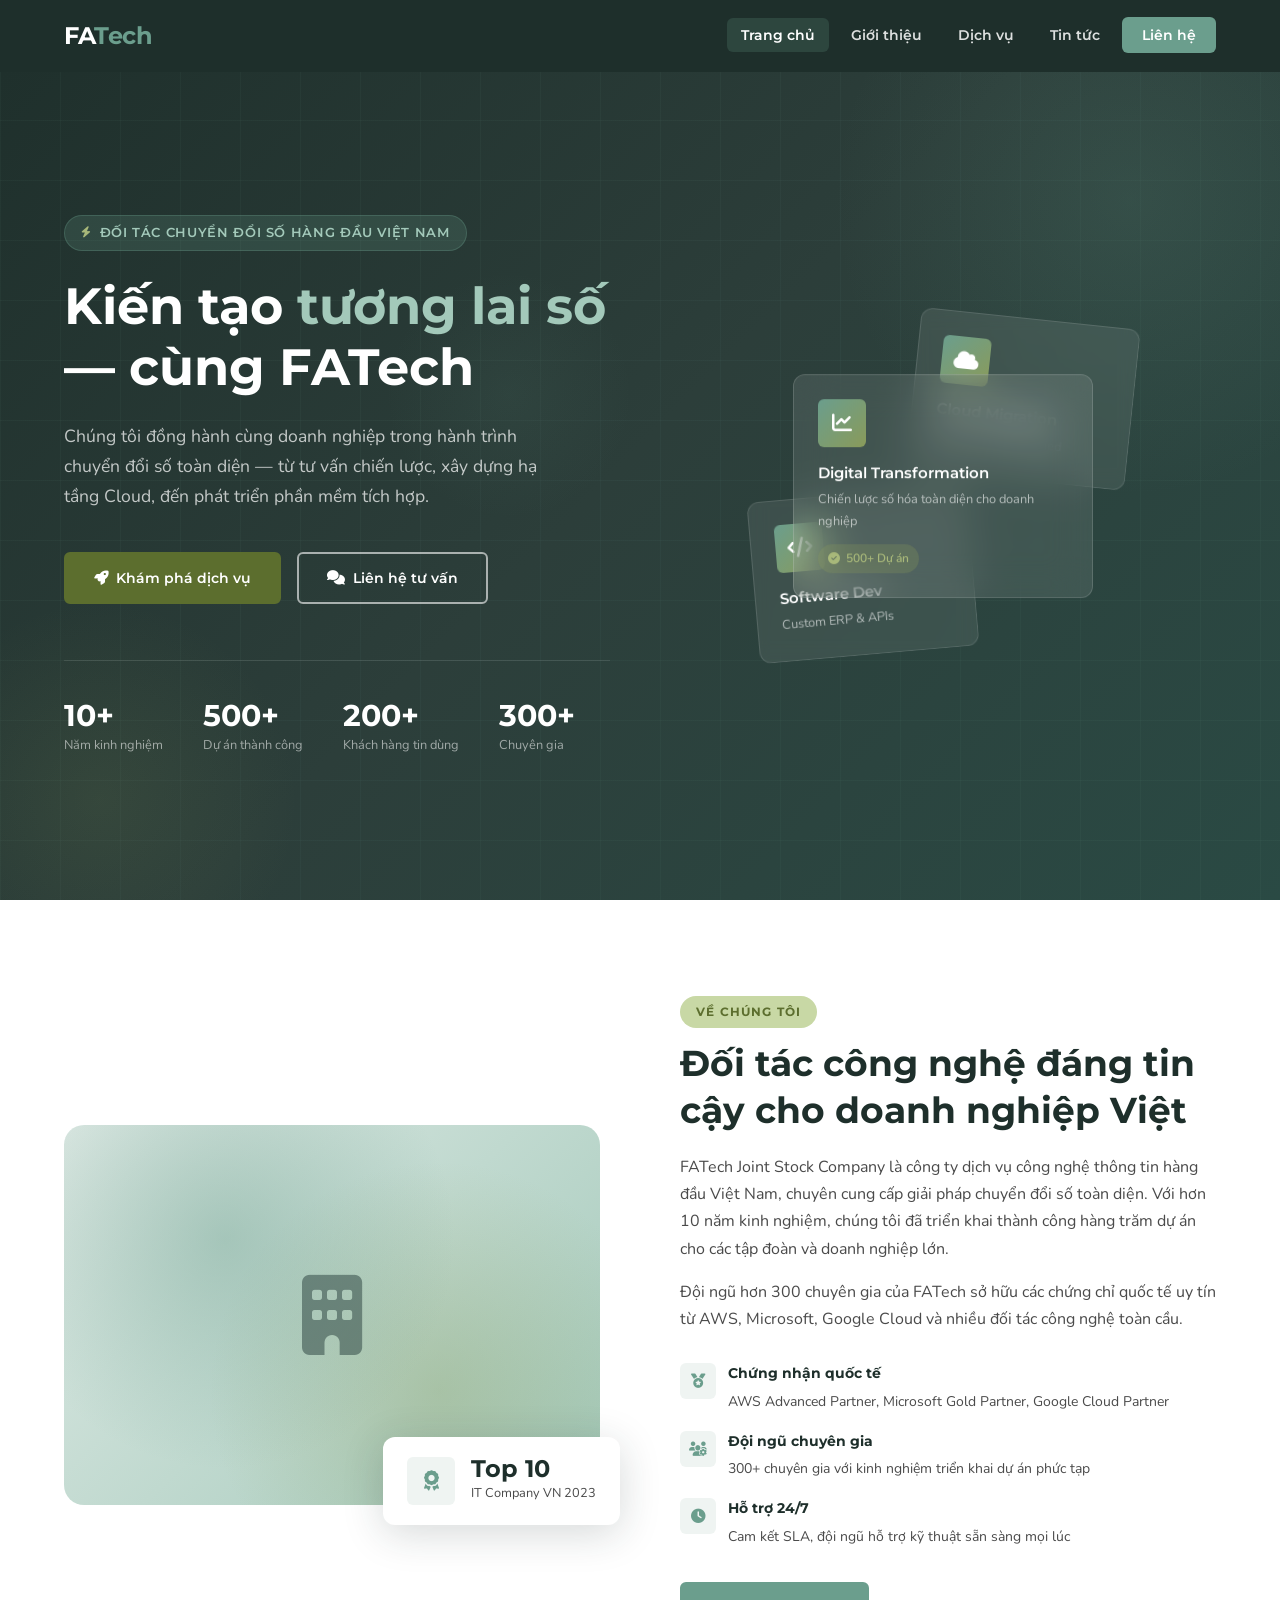
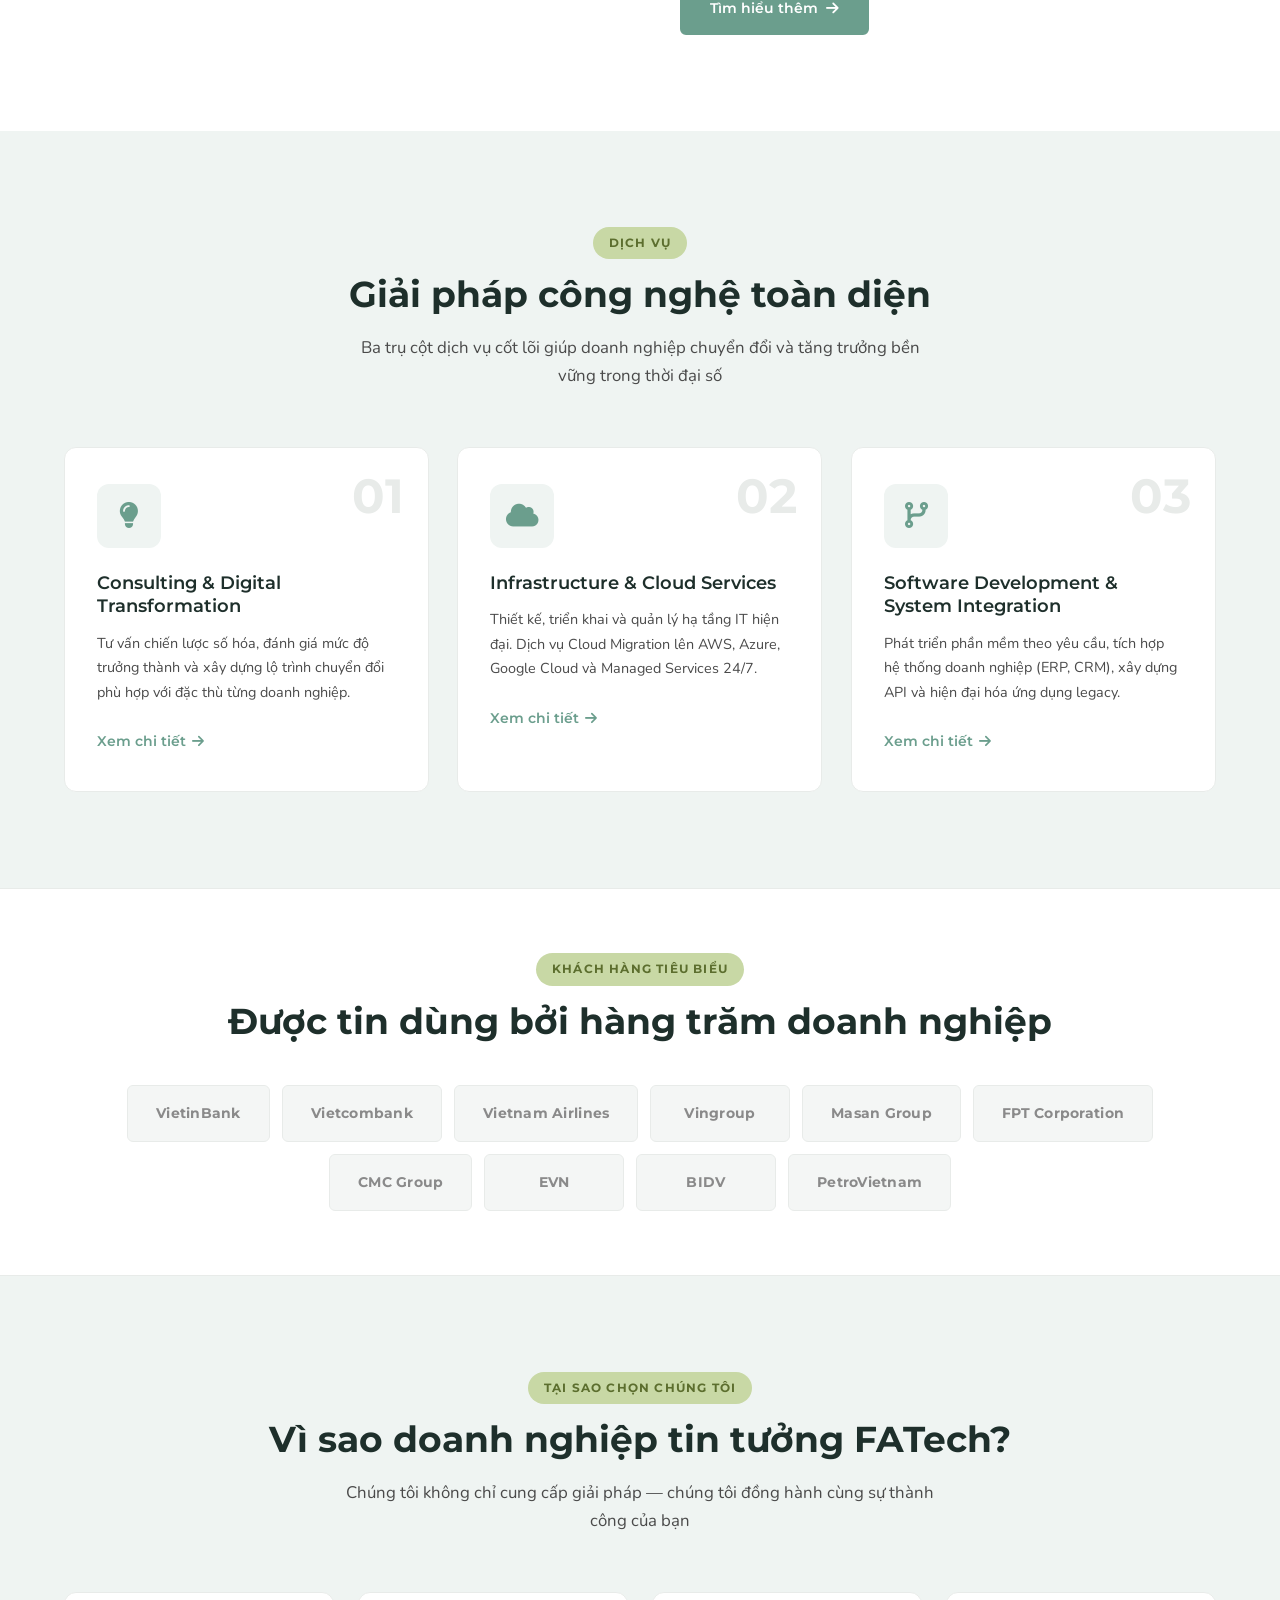
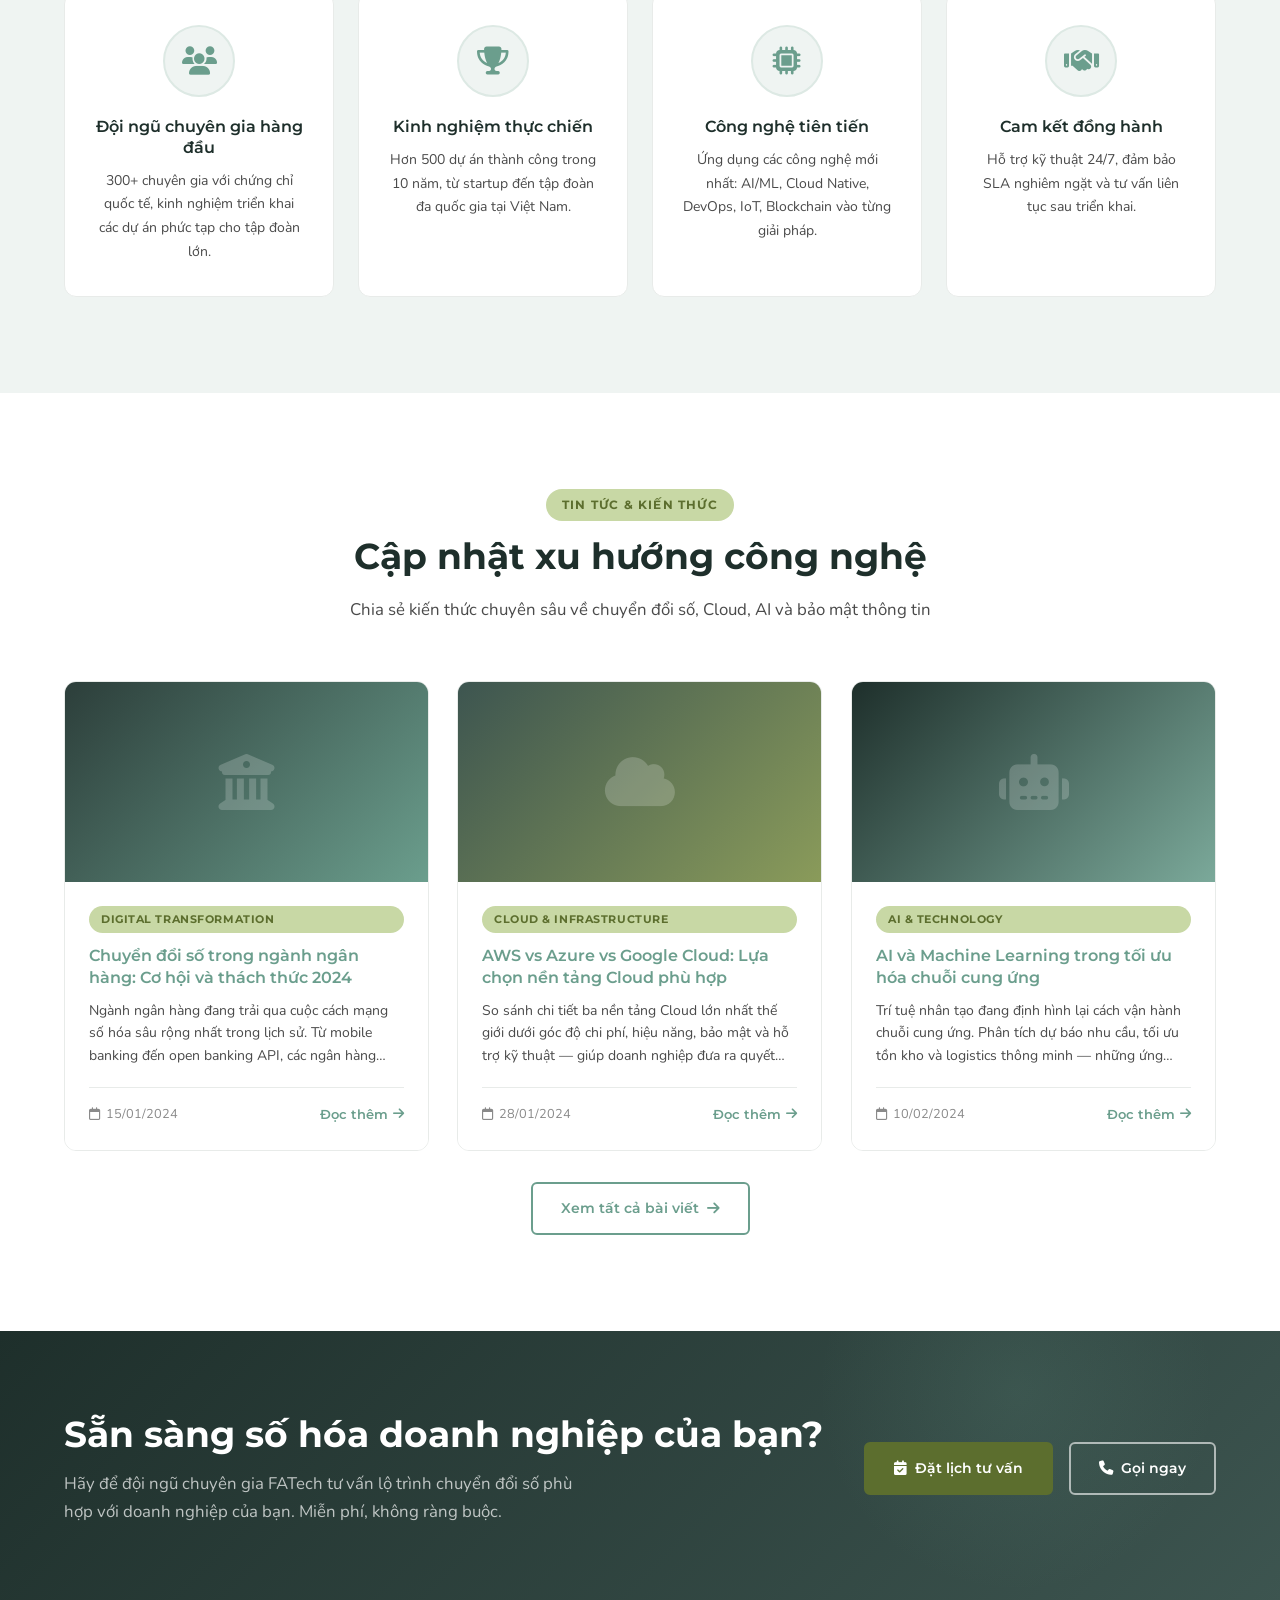
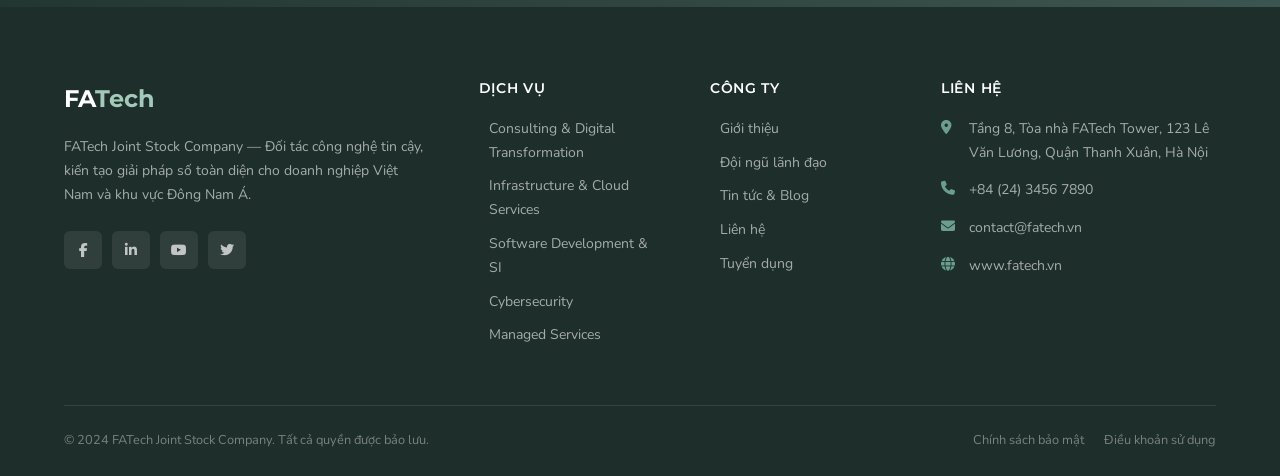
==== index.html @ bda0c96f "feat: FATech website prototype Phase 1 - 6 pages: Home, About, Services, Blog, Blog Detail, Contact " ====
<!DOCTYPE html>
<html lang="vi">
<head>
  <meta charset="UTF-8">
  <meta name="viewport" content="width=device-width, initial-scale=1.0">
  <meta name="description" content="FATech Joint Stock Company — Đối tác chuyển đổi số tin cậy cho doanh nghiệp Việt Nam. Tư vấn chiến lược, hạ tầng Cloud, phát triển phần mềm.">
  <title>FATech JSC — Kiến tạo tương lai số</title>
  <link rel="preconnect" href="https://fonts.googleapis.com">
  <link rel="preconnect" href="https://fonts.gstatic.com" crossorigin>
  <link href="https://fonts.googleapis.com/css2?family=Montserrat:wght@600;700&family=Nunito:wght@400;600;700&display=swap" rel="stylesheet">
  <link rel="stylesheet" href="https://cdnjs.cloudflare.com/ajax/libs/font-awesome/6.4.2/css/all.min.css">
  <link rel="stylesheet" href="css/style.css">
  <link rel="stylesheet" href="css/animations.css">
  <link rel="stylesheet" href="css/responsive.css">
</head>
<body>

<!-- NAVBAR -->
<nav class="navbar" id="navbar" role="navigation" aria-label="Main navigation">
  <div class="container">
    <a href="index.html" class="navbar-logo" aria-label="FATech - Trang chủ">
      <img src="assets/images/logo.png" alt="FATech Logo" class="logo-img" onerror="this.style.display='none'">
      <span class="logo-text-brand">FA<span>Tech</span></span>
    </a>
    <nav class="navbar-menu" id="navbarMenu">
      <ul class="navbar-nav">
        <li><a href="index.html" class="active">Trang chủ</a></li>
        <li><a href="about.html">Giới thiệu</a></li>
        <li><a href="services.html">Dịch vụ</a></li>
        <li><a href="blog.html">Tin tức</a></li>
        <li><a href="contact.html" class="btn-primary">Liên hệ</a></li>
      </ul>
    </nav>
    <button class="hamburger" id="hamburger" aria-label="Mở menu" aria-expanded="false" aria-controls="navbarMenu">
      <span></span><span></span><span></span>
    </button>
  </div>
</nav>

<!-- HERO -->
<section class="hero" aria-label="Hero section">
  <div class="hero-bg-pattern">
    <div class="hero-grid-pattern"></div>
    <div class="hero-orb hero-orb-1"></div>
    <div class="hero-orb hero-orb-2"></div>
    <div class="hero-orb hero-orb-3"></div>
  </div>
  <div class="container">
    <div class="hero-content">
      <div class="hero-tag">
        <i class="fas fa-bolt"></i>
        Đối tác chuyển đổi số hàng đầu Việt Nam
      </div>
      <h1 class="hero-title">
        Kiến tạo <span class="highlight">tương lai số</span><br>
        — cùng FATech
      </h1>
      <p class="hero-subtitle">
        Chúng tôi đồng hành cùng doanh nghiệp trong hành trình chuyển đổi số toàn diện — từ tư vấn chiến lược, xây dựng hạ tầng Cloud, đến phát triển phần mềm tích hợp.
      </p>
      <div class="hero-actions">
        <a href="services.html" class="btn btn-accent">
          <i class="fas fa-rocket"></i> Khám phá dịch vụ
        </a>
        <a href="contact.html" class="btn btn-outline">
          <i class="fas fa-comments"></i> Liên hệ tư vấn
        </a>
      </div>
      <div class="hero-stats">
        <div class="hero-stat">
          <span class="hero-stat-num">10+</span>
          <span class="hero-stat-label">Năm kinh nghiệm</span>
        </div>
        <div class="hero-stat">
          <span class="hero-stat-num">500+</span>
          <span class="hero-stat-label">Dự án thành công</span>
        </div>
        <div class="hero-stat">
          <span class="hero-stat-num">200+</span>
          <span class="hero-stat-label">Khách hàng tin dùng</span>
        </div>
        <div class="hero-stat">
          <span class="hero-stat-num">300+</span>
          <span class="hero-stat-label">Chuyên gia</span>
        </div>
      </div>
    </div>
    <div class="hero-visual" aria-hidden="true">
      <div class="hero-card-stack">
        <div class="hero-card hero-card-1">
          <div class="hero-card-icon"><i class="fas fa-cloud"></i></div>
          <h4>Cloud Migration</h4>
          <p>AWS & Azure certified</p>
        </div>
        <div class="hero-card hero-card-main">
          <div class="hero-card-icon"><i class="fas fa-chart-line"></i></div>
          <h4>Digital Transformation</h4>
          <p>Chiến lược số hóa toàn diện cho doanh nghiệp</p>
          <div class="hero-card-badge">
            <i class="fas fa-check-circle"></i> 500+ Dự án
          </div>
        </div>
        <div class="hero-card hero-card-2">
          <div class="hero-card-icon"><i class="fas fa-code"></i></div>
          <h4>Software Dev</h4>
          <p>Custom ERP & APIs</p>
        </div>
      </div>
    </div>
  </div>
</section>

<!-- ABOUT BRIEF -->
<section class="about-brief section" aria-label="Giới thiệu FATech">
  <div class="container">
    <div class="about-brief-visual reveal-left">
      <div class="about-visual-img">
        <i class="fas fa-building about-visual-icon"></i>
      </div>
      <div class="about-visual-badge">
        <div class="badge-icon"><i class="fas fa-award"></i></div>
        <div>
          <div class="badge-num">Top 10</div>
          <div class="badge-label">IT Company VN 2023</div>
        </div>
      </div>
    </div>
    <div class="about-brief-content reveal-right">
      <span class="section-tag">Về chúng tôi</span>
      <h2>Đối tác công nghệ đáng tin cậy cho doanh nghiệp Việt</h2>
      <p>FATech Joint Stock Company là công ty dịch vụ công nghệ thông tin hàng đầu Việt Nam, chuyên cung cấp giải pháp chuyển đổi số toàn diện. Với hơn 10 năm kinh nghiệm, chúng tôi đã triển khai thành công hàng trăm dự án cho các tập đoàn và doanh nghiệp lớn.</p>
      <p>Đội ngũ hơn 300 chuyên gia của FATech sở hữu các chứng chỉ quốc tế uy tín từ AWS, Microsoft, Google Cloud và nhiều đối tác công nghệ toàn cầu.</p>
      <div class="about-features">
        <div class="about-feature">
          <div class="about-feature-icon"><i class="fas fa-medal"></i></div>
          <div class="about-feature-text">
            <strong>Chứng nhận quốc tế</strong>
            <span>AWS Advanced Partner, Microsoft Gold Partner, Google Cloud Partner</span>
          </div>
        </div>
        <div class="about-feature">
          <div class="about-feature-icon"><i class="fas fa-users-cog"></i></div>
          <div class="about-feature-text">
            <strong>Đội ngũ chuyên gia</strong>
            <span>300+ chuyên gia với kinh nghiệm triển khai dự án phức tạp</span>
          </div>
        </div>
        <div class="about-feature">
          <div class="about-feature-icon"><i class="fas fa-clock"></i></div>
          <div class="about-feature-text">
            <strong>Hỗ trợ 24/7</strong>
            <span>Cam kết SLA, đội ngũ hỗ trợ kỹ thuật sẵn sàng mọi lúc</span>
          </div>
        </div>
      </div>
      <a href="about.html" class="btn btn-primary">
        Tìm hiểu thêm <i class="fas fa-arrow-right"></i>
      </a>
    </div>
  </div>
</section>

<!-- SERVICES -->
<section class="services-section section" aria-label="Dịch vụ của FATech">
  <div class="container">
    <div class="section-header reveal">
      <span class="section-tag">Dịch vụ</span>
      <h2 class="section-title">Giải pháp công nghệ toàn diện</h2>
      <p class="section-subtitle">Ba trụ cột dịch vụ cốt lõi giúp doanh nghiệp chuyển đổi và tăng trưởng bền vững trong thời đại số</p>
    </div>
    <div class="services-grid reveal-stagger">
      <article class="service-card">
        <span class="service-card-number">01</span>
        <div class="service-card-icon"><i class="fas fa-lightbulb"></i></div>
        <h3>Consulting & Digital Transformation</h3>
        <p>Tư vấn chiến lược số hóa, đánh giá mức độ trưởng thành và xây dựng lộ trình chuyển đổi phù hợp với đặc thù từng doanh nghiệp.</p>
        <a href="services.html#consulting" class="service-card-link">
          Xem chi tiết <i class="fas fa-arrow-right"></i>
        </a>
      </article>
      <article class="service-card">
        <span class="service-card-number">02</span>
        <div class="service-card-icon"><i class="fas fa-cloud"></i></div>
        <h3>Infrastructure & Cloud Services</h3>
        <p>Thiết kế, triển khai và quản lý hạ tầng IT hiện đại. Dịch vụ Cloud Migration lên AWS, Azure, Google Cloud và Managed Services 24/7.</p>
        <a href="services.html#cloud" class="service-card-link">
          Xem chi tiết <i class="fas fa-arrow-right"></i>
        </a>
      </article>
      <article class="service-card">
        <span class="service-card-number">03</span>
        <div class="service-card-icon"><i class="fas fa-code-branch"></i></div>
        <h3>Software Development & System Integration</h3>
        <p>Phát triển phần mềm theo yêu cầu, tích hợp hệ thống doanh nghiệp (ERP, CRM), xây dựng API và hiện đại hóa ứng dụng legacy.</p>
        <a href="services.html#software" class="service-card-link">
          Xem chi tiết <i class="fas fa-arrow-right"></i>
        </a>
      </article>
    </div>
  </div>
</section>

<!-- CLIENTS -->
<section class="clients-section" aria-label="Khách hàng tiêu biểu">
  <div class="container">
    <div class="section-header reveal">
      <span class="section-tag">Khách hàng tiêu biểu</span>
      <h2 class="section-title">Được tin dùng bởi hàng trăm doanh nghiệp</h2>
    </div>
    <div class="clients-grid reveal-stagger">
      <div class="client-logo"><span>VietinBank</span></div>
      <div class="client-logo"><span>Vietcombank</span></div>
      <div class="client-logo"><span>Vietnam Airlines</span></div>
      <div class="client-logo"><span>Vingroup</span></div>
      <div class="client-logo"><span>Masan Group</span></div>
      <div class="client-logo"><span>FPT Corporation</span></div>
      <div class="client-logo"><span>CMC Group</span></div>
      <div class="client-logo"><span>EVN</span></div>
      <div class="client-logo"><span>BIDV</span></div>
      <div class="client-logo"><span>PetroVietnam</span></div>
    </div>
  </div>
</section>

<!-- WHY FATECH -->
<section class="why-section section" aria-label="Vì sao chọn FATech">
  <div class="container">
    <div class="section-header reveal">
      <span class="section-tag">Tại sao chọn chúng tôi</span>
      <h2 class="section-title">Vì sao doanh nghiệp tin tưởng FATech?</h2>
      <p class="section-subtitle">Chúng tôi không chỉ cung cấp giải pháp — chúng tôi đồng hành cùng sự thành công của bạn</p>
    </div>
    <div class="why-grid reveal-stagger">
      <div class="why-card">
        <div class="why-card-icon"><i class="fas fa-users"></i></div>
        <h3>Đội ngũ chuyên gia hàng đầu</h3>
        <p>300+ chuyên gia với chứng chỉ quốc tế, kinh nghiệm triển khai các dự án phức tạp cho tập đoàn lớn.</p>
      </div>
      <div class="why-card">
        <div class="why-card-icon"><i class="fas fa-trophy"></i></div>
        <h3>Kinh nghiệm thực chiến</h3>
        <p>Hơn 500 dự án thành công trong 10 năm, từ startup đến tập đoàn đa quốc gia tại Việt Nam.</p>
      </div>
      <div class="why-card">
        <div class="why-card-icon"><i class="fas fa-microchip"></i></div>
        <h3>Công nghệ tiên tiến</h3>
        <p>Ứng dụng các công nghệ mới nhất: AI/ML, Cloud Native, DevOps, IoT, Blockchain vào từng giải pháp.</p>
      </div>
      <div class="why-card">
        <div class="why-card-icon"><i class="fas fa-handshake"></i></div>
        <h3>Cam kết đồng hành</h3>
        <p>Hỗ trợ kỹ thuật 24/7, đảm bảo SLA nghiêm ngặt và tư vấn liên tục sau triển khai.</p>
      </div>
    </div>
  </div>
</section>

<!-- LATEST BLOG -->
<section class="latest-blog-section section" aria-label="Tin tức mới nhất">
  <div class="container">
    <div class="section-header reveal">
      <span class="section-tag">Tin tức & Kiến thức</span>
      <h2 class="section-title">Cập nhật xu hướng công nghệ</h2>
      <p class="section-subtitle">Chia sẻ kiến thức chuyên sâu về chuyển đổi số, Cloud, AI và bảo mật thông tin</p>
    </div>
    <div class="blog-grid-home reveal-stagger">
      <article class="blog-card">
        <a href="blog-detail.html" class="blog-card-thumb blog-card-thumb-1">
          <div class="blog-card-thumb-icon"><i class="fas fa-university"></i></div>
        </a>
        <div class="blog-card-body">
          <span class="blog-card-tag">Digital Transformation</span>
          <h3 class="blog-card-title">
            <a href="blog-detail.html">Chuyển đổi số trong ngành ngân hàng: Cơ hội và thách thức 2024</a>
          </h3>
          <p class="blog-card-excerpt">Ngành ngân hàng đang trải qua cuộc cách mạng số hóa sâu rộng nhất trong lịch sử. Từ mobile banking đến open banking API, các ngân hàng Việt Nam đang chạy đua để bắt kịp xu hướng toàn cầu.</p>
          <div class="blog-card-meta">
            <span class="blog-card-date"><i class="far fa-calendar"></i> 15/01/2024</span>
            <a href="blog-detail.html" class="blog-card-link">Đọc thêm <i class="fas fa-arrow-right"></i></a>
          </div>
        </div>
      </article>
      <article class="blog-card">
        <a href="blog-detail.html" class="blog-card-thumb blog-card-thumb-2">
          <div class="blog-card-thumb-icon"><i class="fas fa-cloud"></i></div>
        </a>
        <div class="blog-card-body">
          <span class="blog-card-tag">Cloud & Infrastructure</span>
          <h3 class="blog-card-title">
            <a href="blog-detail.html">AWS vs Azure vs Google Cloud: Lựa chọn nền tảng Cloud phù hợp</a>
          </h3>
          <p class="blog-card-excerpt">So sánh chi tiết ba nền tảng Cloud lớn nhất thế giới dưới góc độ chi phí, hiệu năng, bảo mật và hỗ trợ kỹ thuật — giúp doanh nghiệp đưa ra quyết định đúng đắn.</p>
          <div class="blog-card-meta">
            <span class="blog-card-date"><i class="far fa-calendar"></i> 28/01/2024</span>
            <a href="blog-detail.html" class="blog-card-link">Đọc thêm <i class="fas fa-arrow-right"></i></a>
          </div>
        </div>
      </article>
      <article class="blog-card">
        <a href="blog-detail.html" class="blog-card-thumb blog-card-thumb-3">
          <div class="blog-card-thumb-icon"><i class="fas fa-robot"></i></div>
        </a>
        <div class="blog-card-body">
          <span class="blog-card-tag">AI & Technology</span>
          <h3 class="blog-card-title">
            <a href="blog-detail.html">AI và Machine Learning trong tối ưu hóa chuỗi cung ứng</a>
          </h3>
          <p class="blog-card-excerpt">Trí tuệ nhân tạo đang định hình lại cách vận hành chuỗi cung ứng. Phân tích dự báo nhu cầu, tối ưu tồn kho và logistics thông minh — những ứng dụng AI đang tạo ra lợi thế cạnh tranh.</p>
          <div class="blog-card-meta">
            <span class="blog-card-date"><i class="far fa-calendar"></i> 10/02/2024</span>
            <a href="blog-detail.html" class="blog-card-link">Đọc thêm <i class="fas fa-arrow-right"></i></a>
          </div>
        </div>
      </article>
    </div>
    <div class="text-center mt-8 reveal">
      <a href="blog.html" class="btn btn-outline-primary">
        Xem tất cả bài viết <i class="fas fa-arrow-right"></i>
      </a>
    </div>
  </div>
</section>

<!-- CTA BANNER -->
<section class="cta-banner" aria-label="Call to action">
  <div class="container">
    <div class="cta-banner-content reveal-left">
      <h2>Sẵn sàng số hóa doanh nghiệp của bạn?</h2>
      <p>Hãy để đội ngũ chuyên gia FATech tư vấn lộ trình chuyển đổi số phù hợp với doanh nghiệp của bạn. Miễn phí, không ràng buộc.</p>
    </div>
    <div class="cta-banner-actions reveal-right">
      <a href="contact.html" class="btn btn-accent">
        <i class="fas fa-calendar-check"></i> Đặt lịch tư vấn
      </a>
      <a href="tel:+842434567890" class="btn btn-outline">
        <i class="fas fa-phone"></i> Gọi ngay
      </a>
    </div>
  </div>
</section>

<!-- FOOTER -->
<footer class="footer" aria-label="Footer">
  <div class="container">
    <div class="footer-grid">
      <div class="footer-col footer-about">
        <div class="footer-logo-wrap">
          <img src="assets/images/logo.png" alt="FATech Logo" class="footer-logo-img" onerror="this.style.display='none'">
          <span class="footer-logo-text">FA<span style="color:var(--primary-300)">Tech</span></span>
        </div>
        <p class="footer-about-text">FATech Joint Stock Company — Đối tác công nghệ tin cậy, kiến tạo giải pháp số toàn diện cho doanh nghiệp Việt Nam và khu vực Đông Nam Á.</p>
        <div class="social-links">
          <a href="#" aria-label="Facebook"><i class="fab fa-facebook-f"></i></a>
          <a href="#" aria-label="LinkedIn"><i class="fab fa-linkedin-in"></i></a>
          <a href="#" aria-label="YouTube"><i class="fab fa-youtube"></i></a>
          <a href="#" aria-label="Twitter"><i class="fab fa-twitter"></i></a>
        </div>
      </div>
      <div class="footer-col">
        <h4>Dịch vụ</h4>
        <ul>
          <li><a href="services.html">Consulting & Digital Transformation</a></li>
          <li><a href="services.html">Infrastructure & Cloud Services</a></li>
          <li><a href="services.html">Software Development & SI</a></li>
          <li><a href="services.html">Cybersecurity</a></li>
          <li><a href="services.html">Managed Services</a></li>
        </ul>
      </div>
      <div class="footer-col">
        <h4>Công ty</h4>
        <ul>
          <li><a href="about.html">Giới thiệu</a></li>
          <li><a href="about.html#team">Đội ngũ lãnh đạo</a></li>
          <li><a href="blog.html">Tin tức & Blog</a></li>
          <li><a href="contact.html">Liên hệ</a></li>
          <li><a href="#">Tuyển dụng</a></li>
        </ul>
      </div>
      <div class="footer-col">
        <h4>Liên hệ</h4>
        <div class="footer-contact-item">
          <i class="fas fa-map-marker-alt"></i>
          <span>Tầng 8, Tòa nhà FATech Tower, 123 Lê Văn Lương, Quận Thanh Xuân, Hà Nội</span>
        </div>
        <div class="footer-contact-item">
          <i class="fas fa-phone"></i>
          <span>+84 (24) 3456 7890</span>
        </div>
        <div class="footer-contact-item">
          <i class="fas fa-envelope"></i>
          <span>contact@fatech.vn</span>
        </div>
        <div class="footer-contact-item">
          <i class="fas fa-globe"></i>
          <span>www.fatech.vn</span>
        </div>
      </div>
    </div>
    <div class="footer-bottom">
      <p>&copy; 2024 FATech Joint Stock Company. Tất cả quyền được bảo lưu.</p>
      <div class="footer-bottom-links">
        <a href="#">Chính sách bảo mật</a>
        <a href="#">Điều khoản sử dụng</a>
      </div>
    </div>
  </div>
</footer>

<!-- Back to top -->
<button id="backToTop" aria-label="Về đầu trang" style="position:fixed;bottom:32px;right:32px;width:44px;height:44px;background:var(--primary-500);color:white;border:none;border-radius:50%;cursor:pointer;display:flex;align-items:center;justify-content:center;font-size:1rem;box-shadow:var(--shadow-md);opacity:0;pointer-events:none;transition:all 0.3s ease;z-index:900;">
  <i class="fas fa-chevron-up"></i>
</button>

<script src="js/main.js"></script>
<script src="js/animations.js"></script>
</body>
</html>
---- css/style.css ----
@import url('https://fonts.googleapis.com/css2?family=Montserrat:wght@600;700&family=Nunito:wght@400;600;700&display=swap');

:root {
  --primary-900: #1E2F2B;
  --primary-800: #2C3E3A;
  --primary-700: #3D5550;
  --primary-500: #6B9E8D;
  --primary-300: #A3C9BA;
  --primary-100: #DDE9E4;
  --primary-50:  #EFF4F2;

  --accent-700:  #5C6E2E;
  --accent-500:  #8A9B5A;
  --accent-300:  #A8B87A;
  --accent-100:  #C8D8A5;

  --secondary-500: #7BA99A;
  --secondary-300: #B0CFC3;

  --neutral-900: #1A1A1A;
  --neutral-600: #4A4A4A;
  --neutral-400: #8A8A8A;
  --neutral-100: #E8EBE9;
  --neutral-50:  #F4F6F5;
  --white:       #FFFFFF;

  --font-heading: 'Montserrat', sans-serif;
  --font-body: 'Nunito', sans-serif;
  --shadow-sm: 0 2px 8px rgba(30, 47, 43, 0.08);
  --shadow-md: 0 4px 20px rgba(30, 47, 43, 0.12);
  --shadow-lg: 0 8px 40px rgba(30, 47, 43, 0.18);
  --radius-sm: 6px;
  --radius-md: 12px;
  --radius-lg: 20px;
  --transition: 0.3s ease;
}

*, *::before, *::after {
  box-sizing: border-box;
  margin: 0;
  padding: 0;
}

html {
  scroll-behavior: smooth;
}

body {
  font-family: var(--font-body);
  font-size: 16px;
  line-height: 1.7;
  color: var(--primary-800);
  background-color: var(--white);
  overflow-x: hidden;
}

img {
  max-width: 100%;
  height: auto;
  display: block;
}

a {
  text-decoration: none;
  color: var(--primary-500);
  transition: color var(--transition);
}

a:hover {
  color: var(--accent-500);
}

ul {
  list-style: none;
}

h1, h2, h3, h4, h5, h6 {
  font-family: var(--font-heading);
  color: var(--primary-900);
  line-height: 1.3;
}

h1 { font-size: clamp(2rem, 5vw, 3rem); font-weight: 700; }
h2 { font-size: clamp(1.5rem, 3vw, 2.25rem); font-weight: 700; }
h3 { font-size: clamp(1.125rem, 2vw, 1.375rem); font-weight: 600; }
h4 { font-size: 1.125rem; font-weight: 600; }

p { margin-bottom: 1rem; }
p:last-child { margin-bottom: 0; }

/* ===== UTILITIES ===== */
.container {
  width: 100%;
  max-width: 1200px;
  margin: 0 auto;
  padding: 0 24px;
}

.section {
  padding: 80px 0;
}

.section-header {
  text-align: center;
  margin-bottom: 56px;
}

.section-tag {
  display: inline-block;
  background: var(--accent-100);
  color: var(--accent-700);
  font-family: var(--font-heading);
  font-size: 0.75rem;
  font-weight: 700;
  letter-spacing: 0.1em;
  text-transform: uppercase;
  padding: 6px 16px;
  border-radius: 40px;
  margin-bottom: 12px;
}

.section-title {
  margin-bottom: 16px;
  color: var(--primary-900);
}

.section-subtitle {
  color: var(--neutral-600);
  font-size: 1.05rem;
  max-width: 600px;
  margin: 0 auto;
}

.btn {
  display: inline-flex;
  align-items: center;
  gap: 8px;
  padding: 12px 28px;
  border-radius: var(--radius-sm);
  font-family: var(--font-heading);
  font-size: 0.9rem;
  font-weight: 600;
  cursor: pointer;
  border: 2px solid transparent;
  transition: all var(--transition);
  white-space: nowrap;
  text-decoration: none;
}

.btn-primary {
  background: var(--primary-500);
  color: var(--white);
  border-color: var(--primary-500);
}

.btn-primary:hover {
  background: var(--primary-700);
  border-color: var(--primary-700);
  color: var(--white);
  transform: translateY(-2px);
  box-shadow: 0 6px 20px rgba(107, 158, 141, 0.35);
}

.btn-accent {
  background: var(--accent-700);
  color: var(--white);
  border-color: var(--accent-700);
}

.btn-accent:hover {
  background: var(--accent-500);
  border-color: var(--accent-500);
  color: var(--white);
  transform: translateY(-2px);
  box-shadow: 0 6px 20px rgba(92, 110, 46, 0.35);
}

.btn-outline {
  background: transparent;
  color: var(--white);
  border-color: rgba(255,255,255,0.6);
}

.btn-outline:hover {
  background: rgba(255,255,255,0.15);
  color: var(--white);
  border-color: var(--white);
}

.btn-outline-primary {
  background: transparent;
  color: var(--primary-500);
  border-color: var(--primary-500);
}

.btn-outline-primary:hover {
  background: var(--primary-500);
  color: var(--white);
  transform: translateY(-2px);
}

.btn-sm {
  padding: 8px 20px;
  font-size: 0.85rem;
}

.text-center { text-align: center; }
.mt-4 { margin-top: 16px; }
.mt-8 { margin-top: 32px; }

/* ===== NAVBAR ===== */
.navbar {
  position: fixed;
  top: 0;
  left: 0;
  right: 0;
  z-index: 1000;
  background: var(--primary-900);
  padding: 0;
  transition: box-shadow var(--transition), padding var(--transition);
}

.navbar.scrolled {
  box-shadow: 0 4px 20px rgba(0,0,0,0.3);
}

.navbar .container {
  display: flex;
  align-items: center;
  justify-content: space-between;
  height: 72px;
}

.navbar-logo {
  display: flex;
  align-items: center;
  gap: 10px;
  text-decoration: none;
}

.navbar-logo .logo-img {
  height: 40px;
  width: auto;
}

.logo-text-brand {
  font-family: var(--font-heading);
  font-size: 1.5rem;
  font-weight: 700;
  color: var(--white);
  letter-spacing: -0.02em;
}

.logo-text-brand span {
  color: var(--primary-500);
}

.navbar-nav {
  display: flex;
  align-items: center;
  gap: 8px;
}

.navbar-nav li a {
  color: rgba(255,255,255,0.85);
  font-family: var(--font-heading);
  font-size: 0.875rem;
  font-weight: 600;
  padding: 8px 14px;
  border-radius: var(--radius-sm);
  transition: all var(--transition);
  text-decoration: none;
}

.navbar-nav li a:hover,
.navbar-nav li a.active {
  color: var(--white);
  background: rgba(107, 158, 141, 0.2);
}

.navbar-nav li a.btn-primary {
  background: var(--primary-500);
  color: var(--white);
  padding: 9px 20px;
}

.navbar-nav li a.btn-primary:hover {
  background: var(--primary-700);
}

.hamburger {
  display: none;
  flex-direction: column;
  justify-content: center;
  gap: 5px;
  width: 40px;
  height: 40px;
  background: none;
  border: none;
  cursor: pointer;
  padding: 6px;
}

.hamburger span {
  display: block;
  width: 100%;
  height: 2px;
  background: var(--white);
  border-radius: 2px;
  transition: all var(--transition);
}

.hamburger.active span:nth-child(1) {
  transform: translateY(7px) rotate(45deg);
}

.hamburger.active span:nth-child(2) {
  opacity: 0;
}

.hamburger.active span:nth-child(3) {
  transform: translateY(-7px) rotate(-45deg);
}

/* ===== PAGE HERO (inner pages) ===== */
.page-hero {
  background: linear-gradient(135deg, var(--primary-900) 0%, var(--primary-800) 60%, var(--primary-700) 100%);
  padding: 140px 0 80px;
  position: relative;
  overflow: hidden;
}

.page-hero::before {
  content: '';
  position: absolute;
  top: -40%;
  right: -10%;
  width: 500px;
  height: 500px;
  background: radial-gradient(circle, rgba(107,158,141,0.12) 0%, transparent 70%);
  border-radius: 50%;
}

.page-hero::after {
  content: '';
  position: absolute;
  bottom: -30%;
  left: -5%;
  width: 350px;
  height: 350px;
  background: radial-gradient(circle, rgba(138,155,90,0.1) 0%, transparent 70%);
  border-radius: 50%;
}

.page-hero .container {
  position: relative;
  z-index: 1;
}

.page-hero-breadcrumb {
  display: flex;
  align-items: center;
  gap: 8px;
  margin-bottom: 16px;
  font-size: 0.85rem;
  color: rgba(255,255,255,0.6);
}

.page-hero-breadcrumb a {
  color: var(--primary-300);
  text-decoration: none;
}

.page-hero-breadcrumb a:hover {
  color: var(--white);
}

.page-hero-breadcrumb i {
  font-size: 0.7rem;
}

.page-hero h1 {
  color: var(--white);
  margin-bottom: 16px;
}

.page-hero p {
  color: rgba(255,255,255,0.75);
  font-size: 1.05rem;
  max-width: 520px;
}

/* ===== HOME HERO ===== */
.hero {
  background: linear-gradient(135deg, var(--primary-900) 0%, var(--primary-800) 50%, #2a4a44 100%);
  min-height: 100vh;
  display: flex;
  align-items: center;
  position: relative;
  overflow: hidden;
  padding-top: 72px;
}

.hero-bg-pattern {
  position: absolute;
  inset: 0;
  overflow: hidden;
  pointer-events: none;
}

.hero-orb {
  position: absolute;
  border-radius: 50%;
}

.hero-orb-1 {
  width: 600px;
  height: 600px;
  top: -100px;
  right: -150px;
  background: radial-gradient(circle, rgba(107,158,141,0.15) 0%, transparent 70%);
}

.hero-orb-2 {
  width: 400px;
  height: 400px;
  bottom: -100px;
  left: -100px;
  background: radial-gradient(circle, rgba(138,155,90,0.12) 0%, transparent 70%);
}

.hero-orb-3 {
  width: 250px;
  height: 250px;
  top: 30%;
  left: 30%;
  background: radial-gradient(circle, rgba(107,158,141,0.08) 0%, transparent 70%);
}

.hero-grid-pattern {
  position: absolute;
  inset: 0;
  background-image:
    linear-gradient(rgba(107,158,141,0.06) 1px, transparent 1px),
    linear-gradient(90deg, rgba(107,158,141,0.06) 1px, transparent 1px);
  background-size: 60px 60px;
}

.hero .container {
  position: relative;
  z-index: 1;
  display: grid;
  grid-template-columns: 1fr 1fr;
  gap: 60px;
  align-items: center;
  min-height: calc(100vh - 72px);
  padding-top: 60px;
  padding-bottom: 60px;
}

.hero-content {}

.hero-tag {
  display: inline-flex;
  align-items: center;
  gap: 8px;
  background: rgba(107,158,141,0.2);
  border: 1px solid rgba(107,158,141,0.3);
  color: var(--primary-300);
  font-size: 0.8rem;
  font-weight: 600;
  font-family: var(--font-heading);
  letter-spacing: 0.05em;
  text-transform: uppercase;
  padding: 6px 16px;
  border-radius: 40px;
  margin-bottom: 24px;
}

.hero-tag i {
  font-size: 0.7rem;
  color: var(--accent-300);
}

.hero-title {
  color: var(--white);
  font-size: clamp(2rem, 4vw, 3.25rem);
  margin-bottom: 24px;
  line-height: 1.2;
}

.hero-title .highlight {
  color: var(--primary-300);
  position: relative;
}

.hero-subtitle {
  color: rgba(255,255,255,0.72);
  font-size: 1.1rem;
  margin-bottom: 40px;
  max-width: 480px;
}

.hero-actions {
  display: flex;
  gap: 16px;
  flex-wrap: wrap;
}

.hero-stats {
  display: flex;
  gap: 40px;
  margin-top: 56px;
  padding-top: 40px;
  border-top: 1px solid rgba(255,255,255,0.1);
}

.hero-stat {}

.hero-stat-num {
  display: block;
  font-family: var(--font-heading);
  font-size: 1.875rem;
  font-weight: 700;
  color: var(--white);
  line-height: 1;
}

.hero-stat-label {
  display: block;
  font-size: 0.8rem;
  color: rgba(255,255,255,0.55);
  margin-top: 4px;
}

.hero-visual {
  display: flex;
  justify-content: center;
  align-items: center;
  position: relative;
}

.hero-card-stack {
  position: relative;
  width: 380px;
  height: 420px;
}

.hero-card {
  position: absolute;
  background: rgba(255,255,255,0.08);
  backdrop-filter: blur(10px);
  border: 1px solid rgba(255,255,255,0.12);
  border-radius: var(--radius-md);
  padding: 24px;
  transition: transform var(--transition);
}

.hero-card-main {
  width: 300px;
  top: 50%;
  left: 50%;
  transform: translate(-50%, -50%);
  z-index: 3;
  background: rgba(255,255,255,0.1);
  backdrop-filter: blur(20px);
  border: 1px solid rgba(255,255,255,0.15);
}

.hero-card-1 {
  width: 220px;
  top: 10%;
  right: 0;
  z-index: 2;
  transform: rotate(6deg);
}

.hero-card-2 {
  width: 220px;
  bottom: 10%;
  left: 0;
  z-index: 2;
  transform: rotate(-5deg);
}

.hero-card-icon {
  width: 48px;
  height: 48px;
  background: linear-gradient(135deg, var(--primary-500), var(--accent-500));
  border-radius: var(--radius-sm);
  display: flex;
  align-items: center;
  justify-content: center;
  margin-bottom: 16px;
  font-size: 1.25rem;
  color: white;
}

.hero-card h4 {
  color: var(--white);
  font-size: 0.95rem;
  margin-bottom: 6px;
}

.hero-card p {
  color: rgba(255,255,255,0.6);
  font-size: 0.8rem;
  margin: 0;
}

.hero-card-badge {
  display: inline-flex;
  align-items: center;
  gap: 6px;
  background: rgba(138,155,90,0.25);
  color: var(--accent-300);
  font-size: 0.75rem;
  font-weight: 600;
  padding: 4px 10px;
  border-radius: 20px;
  margin-top: 12px;
}

/* ===== ABOUT BRIEF (Home) ===== */
.about-brief {
  background: var(--white);
  padding: 96px 0;
}

.about-brief .container {
  display: grid;
  grid-template-columns: 1fr 1fr;
  gap: 80px;
  align-items: center;
}

.about-brief-visual {
  position: relative;
}

.about-visual-img {
  width: 100%;
  height: 380px;
  background: linear-gradient(135deg, var(--primary-100) 0%, var(--primary-300) 100%);
  border-radius: var(--radius-lg);
  position: relative;
  overflow: hidden;
  display: flex;
  align-items: center;
  justify-content: center;
}

.about-visual-img::before {
  content: '';
  position: absolute;
  inset: 0;
  background:
    radial-gradient(circle at 30% 30%, rgba(107,158,141,0.4) 0%, transparent 50%),
    radial-gradient(circle at 70% 70%, rgba(138,155,90,0.3) 0%, transparent 50%);
}

.about-visual-icon {
  font-size: 5rem;
  color: var(--primary-700);
  opacity: 0.6;
  position: relative;
  z-index: 1;
}

.about-visual-badge {
  position: absolute;
  bottom: -20px;
  right: -20px;
  background: var(--white);
  border-radius: var(--radius-md);
  padding: 20px 24px;
  box-shadow: var(--shadow-lg);
  display: flex;
  align-items: center;
  gap: 16px;
  min-width: 200px;
}

.about-visual-badge .badge-icon {
  width: 48px;
  height: 48px;
  background: var(--primary-50);
  border-radius: var(--radius-sm);
  display: flex;
  align-items: center;
  justify-content: center;
  font-size: 1.25rem;
  color: var(--primary-500);
  flex-shrink: 0;
}

.about-visual-badge .badge-num {
  font-family: var(--font-heading);
  font-size: 1.5rem;
  font-weight: 700;
  color: var(--primary-900);
  line-height: 1;
}

.about-visual-badge .badge-label {
  font-size: 0.8rem;
  color: var(--neutral-600);
  margin-top: 2px;
}

.about-brief-content .section-tag { margin-bottom: 12px; }

.about-brief-content h2 {
  margin-bottom: 20px;
}

.about-brief-content p {
  color: var(--neutral-600);
  margin-bottom: 16px;
}

.about-features {
  margin: 28px 0 32px;
  display: flex;
  flex-direction: column;
  gap: 14px;
}

.about-feature {
  display: flex;
  align-items: flex-start;
  gap: 12px;
}

.about-feature-icon {
  width: 36px;
  height: 36px;
  background: var(--primary-50);
  border-radius: var(--radius-sm);
  display: flex;
  align-items: center;
  justify-content: center;
  color: var(--primary-500);
  font-size: 0.9rem;
  flex-shrink: 0;
  margin-top: 2px;
}

.about-feature-text strong {
  display: block;
  font-family: var(--font-heading);
  font-size: 0.9rem;
  color: var(--primary-900);
  margin-bottom: 2px;
}

.about-feature-text span {
  font-size: 0.875rem;
  color: var(--neutral-600);
}

/* ===== SERVICES SECTION (Home) ===== */
.services-section {
  background: var(--primary-50);
  padding: 96px 0;
}

.services-grid {
  display: grid;
  grid-template-columns: repeat(3, 1fr);
  gap: 28px;
}

.service-card {
  background: var(--white);
  border: 1px solid var(--neutral-100);
  border-radius: var(--radius-md);
  padding: 36px 32px;
  transition: all var(--transition);
  position: relative;
  overflow: hidden;
}

.service-card::before {
  content: '';
  position: absolute;
  top: 0;
  left: 0;
  right: 0;
  height: 3px;
  background: linear-gradient(90deg, var(--primary-500), var(--accent-500));
  transform: scaleX(0);
  transform-origin: left;
  transition: transform var(--transition);
}

.service-card:hover {
  border-color: var(--primary-300);
  box-shadow: var(--shadow-md);
  transform: translateY(-4px);
}

.service-card:hover::before {
  transform: scaleX(1);
}

.service-card-icon {
  width: 64px;
  height: 64px;
  background: var(--primary-50);
  border-radius: var(--radius-md);
  display: flex;
  align-items: center;
  justify-content: center;
  font-size: 1.625rem;
  color: var(--primary-500);
  margin-bottom: 24px;
  transition: all var(--transition);
}

.service-card:hover .service-card-icon {
  background: var(--primary-500);
  color: var(--white);
}

.service-card h3 {
  margin-bottom: 12px;
  font-size: 1.125rem;
}

.service-card p {
  color: var(--neutral-600);
  font-size: 0.9rem;
  margin-bottom: 24px;
}

.service-card-link {
  display: inline-flex;
  align-items: center;
  gap: 6px;
  color: var(--primary-500);
  font-family: var(--font-heading);
  font-size: 0.85rem;
  font-weight: 600;
  transition: gap var(--transition);
}

.service-card-link:hover {
  gap: 10px;
  color: var(--accent-500);
}

.service-card-number {
  position: absolute;
  top: 24px;
  right: 24px;
  font-family: var(--font-heading);
  font-size: 3rem;
  font-weight: 700;
  color: var(--neutral-100);
  line-height: 1;
}

/* ===== CLIENTS SECTION ===== */
.clients-section {
  background: var(--white);
  padding: 64px 0;
  border-top: 1px solid var(--neutral-100);
  border-bottom: 1px solid var(--neutral-100);
}

.clients-section .section-header {
  margin-bottom: 40px;
}

.clients-grid {
  display: flex;
  flex-wrap: wrap;
  align-items: center;
  justify-content: center;
  gap: 12px;
}

.client-logo {
  background: var(--neutral-50);
  border: 1px solid var(--neutral-100);
  border-radius: var(--radius-sm);
  padding: 16px 28px;
  min-width: 140px;
  text-align: center;
  transition: all var(--transition);
  cursor: default;
}

.client-logo:hover {
  border-color: var(--primary-300);
  background: var(--primary-50);
  box-shadow: var(--shadow-sm);
}

.client-logo span {
  display: block;
  font-family: var(--font-heading);
  font-size: 0.85rem;
  font-weight: 700;
  color: var(--neutral-400);
  letter-spacing: 0.02em;
  transition: color var(--transition);
}

.client-logo:hover span {
  color: var(--primary-700);
}

/* ===== WHY FATECH ===== */
.why-section {
  background: var(--primary-50);
  padding: 96px 0;
}

.why-grid {
  display: grid;
  grid-template-columns: repeat(4, 1fr);
  gap: 24px;
}

.why-card {
  background: var(--white);
  border-radius: var(--radius-md);
  padding: 32px 28px;
  text-align: center;
  border: 1px solid var(--neutral-100);
  transition: all var(--transition);
}

.why-card:hover {
  border-color: var(--primary-300);
  box-shadow: var(--shadow-md);
  transform: translateY(-4px);
}

.why-card-icon {
  width: 72px;
  height: 72px;
  background: var(--primary-50);
  border-radius: 50%;
  display: flex;
  align-items: center;
  justify-content: center;
  font-size: 1.75rem;
  color: var(--primary-500);
  margin: 0 auto 20px;
  transition: all var(--transition);
  border: 2px solid var(--primary-100);
}

.why-card:hover .why-card-icon {
  background: var(--primary-500);
  color: var(--white);
  border-color: var(--primary-500);
  box-shadow: 0 8px 24px rgba(107,158,141,0.35);
}

.why-card h3 {
  font-size: 1rem;
  margin-bottom: 10px;
}

.why-card p {
  color: var(--neutral-600);
  font-size: 0.875rem;
  margin: 0;
}

/* ===== LATEST BLOG (Home) ===== */
.latest-blog-section {
  background: var(--white);
  padding: 96px 0;
}

.blog-grid-home {
  display: grid;
  grid-template-columns: repeat(3, 1fr);
  gap: 28px;
}

.blog-card {
  background: var(--white);
  border: 1px solid var(--neutral-100);
  border-radius: var(--radius-md);
  overflow: hidden;
  transition: all var(--transition);
  display: flex;
  flex-direction: column;
}

.blog-card:hover {
  border-color: var(--primary-300);
  box-shadow: var(--shadow-md);
  transform: translateY(-4px);
}

.blog-card-thumb {
  height: 200px;
  position: relative;
  overflow: hidden;
  flex-shrink: 0;
}

.blog-card-thumb-1 { background: linear-gradient(135deg, #2C3E3A, #6B9E8D); }
.blog-card-thumb-2 { background: linear-gradient(135deg, #3D5550, #8A9B5A); }
.blog-card-thumb-3 { background: linear-gradient(135deg, #1E2F2B, #7BA99A); }
.blog-card-thumb-4 { background: linear-gradient(135deg, #5C6E2E, #6B9E8D); }
.blog-card-thumb-5 { background: linear-gradient(135deg, #2C3E3A, #A8B87A); }
.blog-card-thumb-6 { background: linear-gradient(135deg, #3D5550, #7BA99A); }

.blog-card-thumb-icon {
  position: absolute;
  inset: 0;
  display: flex;
  align-items: center;
  justify-content: center;
  font-size: 3.5rem;
  color: rgba(255,255,255,0.2);
}

.blog-card-body {
  padding: 24px;
  display: flex;
  flex-direction: column;
  flex: 1;
}

.blog-card-tag {
  display: inline-block;
  background: var(--accent-100);
  color: var(--accent-700);
  font-family: var(--font-heading);
  font-size: 0.7rem;
  font-weight: 700;
  letter-spacing: 0.05em;
  text-transform: uppercase;
  padding: 4px 12px;
  border-radius: 20px;
  margin-bottom: 12px;
}

.blog-card-title {
  font-family: var(--font-heading);
  font-size: 1rem;
  font-weight: 600;
  color: var(--primary-900);
  margin-bottom: 10px;
  line-height: 1.4;
  display: -webkit-box;
  -webkit-line-clamp: 2;
  -webkit-box-orient: vertical;
  overflow: hidden;
}

.blog-card-excerpt {
  color: var(--neutral-600);
  font-size: 0.875rem;
  line-height: 1.6;
  margin-bottom: 20px;
  flex: 1;
  display: -webkit-box;
  -webkit-line-clamp: 3;
  -webkit-box-orient: vertical;
  overflow: hidden;
}

.blog-card-meta {
  display: flex;
  align-items: center;
  justify-content: space-between;
  border-top: 1px solid var(--neutral-100);
  padding-top: 16px;
  margin-top: auto;
}

.blog-card-date {
  font-size: 0.8rem;
  color: var(--neutral-400);
  display: flex;
  align-items: center;
  gap: 6px;
}

.blog-card-link {
  font-family: var(--font-heading);
  font-size: 0.8rem;
  font-weight: 600;
  color: var(--primary-500);
  display: flex;
  align-items: center;
  gap: 5px;
  transition: gap var(--transition);
}

.blog-card-link:hover {
  gap: 9px;
  color: var(--accent-500);
}

/* ===== CTA BANNER ===== */
.cta-banner {
  background: linear-gradient(135deg, var(--primary-900) 0%, var(--primary-700) 100%);
  padding: 80px 0;
  position: relative;
  overflow: hidden;
}

.cta-banner::before {
  content: '';
  position: absolute;
  top: -50%;
  right: 5%;
  width: 400px;
  height: 400px;
  background: radial-gradient(circle, rgba(107,158,141,0.15) 0%, transparent 70%);
  border-radius: 50%;
}

.cta-banner .container {
  position: relative;
  z-index: 1;
  display: flex;
  align-items: center;
  justify-content: space-between;
  gap: 40px;
}

.cta-banner-content h2 {
  color: var(--white);
  margin-bottom: 12px;
}

.cta-banner-content p {
  color: rgba(255,255,255,0.7);
  font-size: 1.05rem;
  margin: 0;
  max-width: 520px;
}

.cta-banner-actions {
  display: flex;
  gap: 16px;
  flex-shrink: 0;
}

/* ===== FOOTER ===== */
.footer {
  background: var(--primary-900);
  color: rgba(255,255,255,0.75);
  padding: 72px 0 0;
}

.footer-grid {
  display: grid;
  grid-template-columns: 2fr 1fr 1fr 1.5fr;
  gap: 48px;
  padding-bottom: 48px;
  border-bottom: 1px solid rgba(255,255,255,0.1);
}

.footer-logo-wrap {
  margin-bottom: 16px;
}

.footer-logo-text {
  font-family: var(--font-heading);
  font-size: 1.5rem;
  font-weight: 700;
  color: var(--white);
}

.footer-logo-img {
  height: 36px;
  width: auto;
}

.footer-about-text {
  font-size: 0.875rem;
  line-height: 1.7;
  margin-bottom: 24px;
  color: rgba(255,255,255,0.6);
}

.social-links {
  display: flex;
  gap: 10px;
}

.social-links a {
  width: 38px;
  height: 38px;
  background: rgba(255,255,255,0.08);
  border-radius: var(--radius-sm);
  display: flex;
  align-items: center;
  justify-content: center;
  color: rgba(255,255,255,0.7);
  font-size: 0.875rem;
  transition: all var(--transition);
}

.social-links a:hover {
  background: var(--primary-500);
  color: var(--white);
}

.footer-col h4 {
  color: var(--white);
  font-size: 0.875rem;
  font-family: var(--font-heading);
  letter-spacing: 0.05em;
  text-transform: uppercase;
  margin-bottom: 20px;
}

.footer-col ul li {
  margin-bottom: 10px;
}

.footer-col ul li a {
  color: rgba(255,255,255,0.6);
  font-size: 0.875rem;
  text-decoration: none;
  transition: all var(--transition);
  display: flex;
  align-items: center;
  gap: 6px;
}

.footer-col ul li a::before {
  content: '';
  width: 4px;
  height: 4px;
  background: var(--primary-500);
  border-radius: 50%;
  flex-shrink: 0;
  opacity: 0;
  transition: opacity var(--transition);
}

.footer-col ul li a:hover {
  color: var(--white);
  padding-left: 6px;
}

.footer-col ul li a:hover::before {
  opacity: 1;
}

.footer-contact-item {
  display: flex;
  align-items: flex-start;
  gap: 12px;
  margin-bottom: 14px;
  font-size: 0.875rem;
  color: rgba(255,255,255,0.6);
}

.footer-contact-item i {
  color: var(--primary-500);
  margin-top: 3px;
  flex-shrink: 0;
  width: 16px;
}

.footer-bottom {
  padding: 24px 0;
  display: flex;
  align-items: center;
  justify-content: space-between;
  gap: 16px;
}

.footer-bottom p {
  font-size: 0.8rem;
  color: rgba(255,255,255,0.4);
  margin: 0;
}

.footer-bottom-links {
  display: flex;
  gap: 20px;
}

.footer-bottom-links a {
  font-size: 0.8rem;
  color: rgba(255,255,255,0.4);
  text-decoration: none;
  transition: color var(--transition);
}

.footer-bottom-links a:hover {
  color: rgba(255,255,255,0.8);
}

/* ===== ABOUT PAGE ===== */
.about-intro {
  padding: 96px 0;
  background: var(--white);
}

.about-intro .container {
  display: grid;
  grid-template-columns: 1fr 1fr;
  gap: 80px;
  align-items: center;
}

.about-intro-text h2 {
  margin-bottom: 24px;
}

.about-intro-text p {
  color: var(--neutral-600);
  margin-bottom: 16px;
}

.vm-grid {
  display: grid;
  grid-template-columns: 1fr 1fr;
  gap: 20px;
  margin-top: 32px;
}

.vm-card {
  background: var(--primary-50);
  border-radius: var(--radius-md);
  padding: 28px 24px;
  border-left: 3px solid var(--primary-500);
}

.vm-card .vm-icon {
  width: 44px;
  height: 44px;
  background: var(--white);
  border-radius: var(--radius-sm);
  display: flex;
  align-items: center;
  justify-content: center;
  color: var(--primary-500);
  font-size: 1.125rem;
  margin-bottom: 16px;
  box-shadow: var(--shadow-sm);
}

.vm-card h4 {
  margin-bottom: 8px;
  font-size: 0.95rem;
  color: var(--primary-900);
}

.vm-card p {
  font-size: 0.85rem;
  color: var(--neutral-600);
  margin: 0;
  line-height: 1.6;
}

.about-visual-large {
  width: 100%;
  height: 460px;
  background: linear-gradient(135deg, var(--primary-100) 0%, var(--primary-300) 60%, var(--accent-300) 100%);
  border-radius: var(--radius-lg);
  position: relative;
  overflow: hidden;
  display: flex;
  align-items: center;
  justify-content: center;
}

.about-visual-large::before {
  content: '';
  position: absolute;
  inset: 0;
  background:
    radial-gradient(circle at 20% 30%, rgba(255,255,255,0.3) 0%, transparent 40%),
    radial-gradient(circle at 80% 70%, rgba(92,110,46,0.2) 0%, transparent 40%);
}

.about-visual-large i {
  font-size: 6rem;
  color: rgba(30,47,43,0.25);
}

/* ===== STATS ===== */
.stats-section {
  background: var(--primary-900);
  padding: 64px 0;
}

.stats-grid {
  display: grid;
  grid-template-columns: repeat(4, 1fr);
  gap: 0;
}

.stat-item {
  text-align: center;
  padding: 32px 24px;
  border-right: 1px solid rgba(255,255,255,0.1);
}

.stat-item:last-child {
  border-right: none;
}

.stat-number {
  display: block;
  font-family: var(--font-heading);
  font-size: 2.75rem;
  font-weight: 700;
  color: var(--white);
  line-height: 1;
  margin-bottom: 8px;
}

.stat-suffix {
  color: var(--primary-300);
}

.stat-label {
  display: block;
  font-size: 0.875rem;
  color: rgba(255,255,255,0.55);
  font-family: var(--font-heading);
  letter-spacing: 0.05em;
}

/* ===== TIMELINE ===== */
.timeline-section {
  padding: 96px 0;
  background: var(--primary-50);
}

.timeline {
  position: relative;
  max-width: 900px;
  margin: 0 auto;
}

.timeline::before {
  content: '';
  position: absolute;
  left: 50%;
  top: 0;
  bottom: 0;
  width: 2px;
  background: var(--primary-100);
  transform: translateX(-50%);
}

.timeline-item {
  display: grid;
  grid-template-columns: 1fr 1fr;
  gap: 40px;
  margin-bottom: 40px;
  position: relative;
}

.timeline-item:nth-child(odd) .timeline-content {
  grid-column: 1;
  text-align: right;
}

.timeline-item:nth-child(odd) .timeline-year {
  grid-column: 2;
}

.timeline-item:nth-child(even) .timeline-year {
  grid-column: 1;
  text-align: right;
}

.timeline-item:nth-child(even) .timeline-content {
  grid-column: 2;
  text-align: left;
}

.timeline-dot {
  position: absolute;
  left: 50%;
  top: 8px;
  width: 16px;
  height: 16px;
  background: var(--primary-500);
  border-radius: 50%;
  transform: translateX(-50%);
  border: 3px solid var(--white);
  box-shadow: 0 0 0 3px var(--primary-300);
  z-index: 1;
}

.timeline-year {
  font-family: var(--font-heading);
  font-size: 1.75rem;
  font-weight: 700;
  color: var(--primary-300);
  padding-top: 0;
  align-self: start;
}

.timeline-content {
  background: var(--white);
  border-radius: var(--radius-md);
  padding: 24px;
  border: 1px solid var(--neutral-100);
  box-shadow: var(--shadow-sm);
  align-self: start;
}

.timeline-content h4 {
  color: var(--primary-900);
  margin-bottom: 8px;
}

.timeline-content p {
  font-size: 0.875rem;
  color: var(--neutral-600);
  margin: 0;
}

/* ===== TEAM ===== */
.team-section {
  padding: 96px 0;
  background: var(--white);
}

.team-grid {
  display: grid;
  grid-template-columns: repeat(4, 1fr);
  gap: 28px;
}

.team-card {
  background: var(--white);
  border: 1px solid var(--neutral-100);
  border-radius: var(--radius-md);
  padding: 32px 24px;
  text-align: center;
  transition: all var(--transition);
}

.team-card:hover {
  border-color: var(--primary-300);
  box-shadow: var(--shadow-md);
  transform: translateY(-4px);
}

.team-avatar {
  width: 90px;
  height: 90px;
  background: linear-gradient(135deg, var(--primary-500), var(--primary-700));
  border-radius: 50%;
  margin: 0 auto 20px;
  display: flex;
  align-items: center;
  justify-content: center;
  font-size: 2.25rem;
  color: var(--white);
  font-family: var(--font-heading);
  font-weight: 700;
}

.team-avatar-2 { background: linear-gradient(135deg, var(--accent-500), var(--accent-700)); }
.team-avatar-3 { background: linear-gradient(135deg, var(--secondary-500), var(--primary-700)); }
.team-avatar-4 { background: linear-gradient(135deg, var(--primary-700), var(--accent-500)); }

.team-card h3 {
  font-size: 1rem;
  color: var(--primary-900);
  margin-bottom: 6px;
}

.team-card-title {
  display: block;
  font-size: 0.8rem;
  color: var(--primary-500);
  font-family: var(--font-heading);
  font-weight: 600;
  margin-bottom: 12px;
}

.team-card p {
  font-size: 0.8rem;
  color: var(--neutral-600);
  margin-bottom: 16px;
}

.team-social {
  display: flex;
  justify-content: center;
  gap: 8px;
}

.team-social a {
  width: 32px;
  height: 32px;
  background: var(--neutral-50);
  border: 1px solid var(--neutral-100);
  border-radius: var(--radius-sm);
  display: flex;
  align-items: center;
  justify-content: center;
  color: var(--neutral-400);
  font-size: 0.8rem;
  transition: all var(--transition);
  text-decoration: none;
}

.team-social a:hover {
  background: var(--primary-500);
  border-color: var(--primary-500);
  color: var(--white);
}

/* ===== SERVICES PAGE ===== */
.services-intro {
  padding: 80px 0 40px;
  background: var(--white);
  text-align: center;
}

.services-intro p {
  max-width: 660px;
  margin: 0 auto;
  color: var(--neutral-600);
  font-size: 1.05rem;
}

.service-detail {
  padding: 80px 0;
}

.service-detail:nth-child(odd) {
  background: var(--white);
}

.service-detail:nth-child(even) {
  background: var(--primary-50);
}

.service-detail .container {
  display: grid;
  grid-template-columns: 1fr 1fr;
  gap: 80px;
  align-items: start;
}

.service-detail:nth-child(even) .service-detail-visual {
  order: -1;
}

.service-detail-visual {
  position: sticky;
  top: 96px;
}

.service-icon-large {
  width: 100%;
  height: 300px;
  border-radius: var(--radius-lg);
  display: flex;
  align-items: center;
  justify-content: center;
  font-size: 6rem;
  margin-bottom: 24px;
}

.service-icon-large-1 {
  background: linear-gradient(135deg, var(--primary-900), var(--primary-700));
  color: var(--primary-300);
}

.service-icon-large-2 {
  background: linear-gradient(135deg, var(--primary-800), #3a6e60);
  color: var(--accent-300);
}

.service-icon-large-3 {
  background: linear-gradient(135deg, var(--accent-700), var(--primary-700));
  color: var(--primary-100);
}

.service-number-badge {
  display: inline-flex;
  align-items: center;
  gap: 8px;
  background: var(--accent-100);
  color: var(--accent-700);
  font-family: var(--font-heading);
  font-size: 0.75rem;
  font-weight: 700;
  letter-spacing: 0.08em;
  text-transform: uppercase;
  padding: 6px 16px;
  border-radius: 40px;
  margin-bottom: 16px;
}

.service-detail-content h2 {
  margin-bottom: 20px;
}

.service-detail-content p {
  color: var(--neutral-600);
  margin-bottom: 16px;
}

.sub-services-list {
  margin: 28px 0 32px;
}

.sub-services-list h4 {
  font-size: 0.85rem;
  text-transform: uppercase;
  letter-spacing: 0.08em;
  color: var(--neutral-400);
  font-family: var(--font-heading);
  margin-bottom: 16px;
}

.sub-service-item {
  display: flex;
  align-items: center;
  gap: 12px;
  padding: 12px 16px;
  background: var(--white);
  border: 1px solid var(--neutral-100);
  border-radius: var(--radius-sm);
  margin-bottom: 8px;
  transition: all var(--transition);
}

.service-detail:nth-child(even) .sub-service-item {
  background: var(--white);
}

.sub-service-item:hover {
  border-color: var(--primary-300);
  box-shadow: var(--shadow-sm);
}

.sub-service-item i {
  color: var(--primary-500);
  font-size: 0.875rem;
  width: 20px;
  text-align: center;
  flex-shrink: 0;
}

.sub-service-item span {
  font-size: 0.9rem;
  color: var(--primary-800);
  font-weight: 600;
}

/* ===== BLOG PAGE ===== */
.blog-main {
  padding: 80px 0;
  background: var(--neutral-50);
}

.blog-layout {
  display: grid;
  grid-template-columns: 1fr 320px;
  gap: 40px;
  align-items: start;
}

.blog-posts-grid {
  display: grid;
  grid-template-columns: repeat(2, 1fr);
  gap: 24px;
}

.blog-card-full {
  grid-column: 1 / -1;
  display: grid;
  grid-template-columns: 280px 1fr;
  gap: 0;
}

.blog-card-full .blog-card-thumb {
  height: auto;
  min-height: 220px;
  border-radius: var(--radius-md) 0 0 var(--radius-md);
}

.blog-card-full .blog-card-body {
  border-radius: 0 var(--radius-md) var(--radius-md) 0;
  border: 1px solid var(--neutral-100);
  border-left: none;
  background: var(--white);
}

.blog-card-full .blog-card-title {
  font-size: 1.125rem;
  -webkit-line-clamp: 3;
}

.blog-card-full .blog-card-excerpt {
  -webkit-line-clamp: 4;
}

.blog-card .blog-card-body {
  background: var(--white);
}

/* ===== SIDEBAR ===== */
.sidebar {
  position: sticky;
  top: 92px;
  display: flex;
  flex-direction: column;
  gap: 24px;
}

.sidebar-widget {
  background: var(--white);
  border: 1px solid var(--neutral-100);
  border-radius: var(--radius-md);
  padding: 24px;
}

.sidebar-widget-title {
  font-family: var(--font-heading);
  font-size: 0.95rem;
  font-weight: 700;
  color: var(--primary-900);
  margin-bottom: 20px;
  padding-bottom: 12px;
  border-bottom: 2px solid var(--primary-100);
  position: relative;
}

.sidebar-widget-title::after {
  content: '';
  position: absolute;
  bottom: -2px;
  left: 0;
  width: 40px;
  height: 2px;
  background: var(--primary-500);
}

.search-input-wrap {
  position: relative;
}

.search-input-wrap input {
  width: 100%;
  padding: 10px 44px 10px 16px;
  border: 1px solid var(--neutral-100);
  border-radius: var(--radius-sm);
  font-family: var(--font-body);
  font-size: 0.875rem;
  color: var(--primary-800);
  background: var(--neutral-50);
  outline: none;
  transition: border-color var(--transition);
}

.search-input-wrap input:focus {
  border-color: var(--primary-500);
  background: var(--white);
}

.search-input-wrap button {
  position: absolute;
  right: 12px;
  top: 50%;
  transform: translateY(-50%);
  background: none;
  border: none;
  color: var(--neutral-400);
  cursor: pointer;
  transition: color var(--transition);
}

.search-input-wrap button:hover {
  color: var(--primary-500);
}

.category-list li {
  margin-bottom: 4px;
}

.category-list li a {
  display: flex;
  align-items: center;
  justify-content: space-between;
  padding: 8px 12px;
  border-radius: var(--radius-sm);
  color: var(--neutral-600);
  font-size: 0.875rem;
  text-decoration: none;
  transition: all var(--transition);
}

.category-list li a:hover {
  background: var(--primary-50);
  color: var(--primary-700);
}

.category-list li a span {
  background: var(--neutral-50);
  border: 1px solid var(--neutral-100);
  border-radius: 20px;
  font-size: 0.75rem;
  padding: 2px 8px;
  color: var(--neutral-400);
  font-family: var(--font-heading);
}

.recent-post-item {
  display: flex;
  gap: 14px;
  padding: 12px 0;
  border-bottom: 1px solid var(--neutral-100);
}

.recent-post-item:last-child {
  border-bottom: none;
  padding-bottom: 0;
}

.recent-post-thumb {
  width: 64px;
  height: 64px;
  border-radius: var(--radius-sm);
  flex-shrink: 0;
}

.recent-post-thumb-1 { background: linear-gradient(135deg, var(--primary-700), var(--primary-500)); }
.recent-post-thumb-2 { background: linear-gradient(135deg, var(--accent-700), var(--accent-500)); }
.recent-post-thumb-3 { background: linear-gradient(135deg, var(--primary-800), var(--secondary-500)); }

.recent-post-content {}

.recent-post-title {
  font-family: var(--font-heading);
  font-size: 0.8rem;
  font-weight: 600;
  color: var(--primary-900);
  margin-bottom: 4px;
  line-height: 1.4;
  display: -webkit-box;
  -webkit-line-clamp: 2;
  -webkit-box-orient: vertical;
  overflow: hidden;
}

.recent-post-date {
  font-size: 0.75rem;
  color: var(--neutral-400);
}

/* ===== PAGINATION ===== */
.pagination-wrap {
  margin-top: 40px;
  display: flex;
  justify-content: center;
}

.pagination {
  display: flex;
  align-items: center;
  gap: 6px;
}

.page-btn {
  width: 40px;
  height: 40px;
  display: flex;
  align-items: center;
  justify-content: center;
  border: 1px solid var(--neutral-100);
  border-radius: var(--radius-sm);
  font-family: var(--font-heading);
  font-size: 0.875rem;
  font-weight: 600;
  color: var(--neutral-600);
  background: var(--white);
  text-decoration: none;
  transition: all var(--transition);
  cursor: pointer;
}

.page-btn:hover {
  border-color: var(--primary-500);
  color: var(--primary-500);
}

.page-btn.active {
  background: var(--primary-500);
  border-color: var(--primary-500);
  color: var(--white);
}

.page-btn:disabled {
  opacity: 0.4;
  cursor: not-allowed;
}

/* ===== BLOG DETAIL ===== */
.article-section {
  padding: 80px 0;
  background: var(--neutral-50);
}

.article-layout {
  display: grid;
  grid-template-columns: 1fr 320px;
  gap: 40px;
  align-items: start;
}

.article-header {
  background: var(--white);
  border-radius: var(--radius-md);
  overflow: hidden;
  margin-bottom: 24px;
  border: 1px solid var(--neutral-100);
}

.article-thumb {
  width: 100%;
  height: 380px;
  background: linear-gradient(135deg, var(--primary-900), var(--primary-500));
  position: relative;
  display: flex;
  align-items: center;
  justify-content: center;
}

.article-thumb-icon {
  font-size: 6rem;
  color: rgba(255,255,255,0.15);
}

.article-header-content {
  padding: 32px;
}

.article-meta-row {
  display: flex;
  align-items: center;
  gap: 16px;
  flex-wrap: wrap;
  margin-bottom: 20px;
}

.article-body {
  background: var(--white);
  border-radius: var(--radius-md);
  padding: 40px;
  border: 1px solid var(--neutral-100);
}

.article-body h2 {
  font-size: 1.375rem;
  margin: 36px 0 16px;
  color: var(--primary-900);
}

.article-body h3 {
  font-size: 1.125rem;
  margin: 28px 0 12px;
  color: var(--primary-800);
}

.article-body p {
  color: var(--neutral-600);
  line-height: 1.8;
  margin-bottom: 20px;
}

.article-body ul, .article-body ol {
  margin: 0 0 20px 24px;
  color: var(--neutral-600);
}

.article-body li {
  margin-bottom: 8px;
  line-height: 1.7;
}

.article-quote {
  background: var(--primary-50);
  border-left: 4px solid var(--primary-500);
  padding: 20px 24px;
  border-radius: 0 var(--radius-sm) var(--radius-sm) 0;
  margin: 28px 0;
}

.article-quote p {
  font-size: 1rem;
  font-style: italic;
  color: var(--primary-800);
  margin: 0;
}

.article-tags {
  margin-top: 32px;
  padding-top: 24px;
  border-top: 1px solid var(--neutral-100);
  display: flex;
  align-items: center;
  gap: 10px;
  flex-wrap: wrap;
}

.article-tag {
  background: var(--primary-50);
  color: var(--primary-700);
  font-size: 0.8rem;
  font-family: var(--font-heading);
  font-weight: 600;
  padding: 4px 12px;
  border-radius: 20px;
  border: 1px solid var(--primary-100);
  text-decoration: none;
  transition: all var(--transition);
}

.article-tag:hover {
  background: var(--primary-500);
  color: var(--white);
  border-color: var(--primary-500);
}

.author-card {
  background: var(--white);
  border: 1px solid var(--neutral-100);
  border-radius: var(--radius-md);
  padding: 28px;
  display: flex;
  gap: 20px;
  align-items: flex-start;
  margin-top: 24px;
}

.author-avatar {
  width: 70px;
  height: 70px;
  border-radius: 50%;
  background: linear-gradient(135deg, var(--primary-500), var(--primary-700));
  display: flex;
  align-items: center;
  justify-content: center;
  font-family: var(--font-heading);
  font-size: 1.5rem;
  font-weight: 700;
  color: var(--white);
  flex-shrink: 0;
}

.author-info h4 {
  margin-bottom: 4px;
  color: var(--primary-900);
}

.author-role {
  font-size: 0.8rem;
  color: var(--primary-500);
  font-family: var(--font-heading);
  font-weight: 600;
  display: block;
  margin-bottom: 10px;
}

.author-info p {
  font-size: 0.875rem;
  color: var(--neutral-600);
  margin: 0;
}

/* ===== CONTACT PAGE ===== */
.contact-section {
  padding: 80px 0;
  background: var(--neutral-50);
}

.contact-layout {
  display: grid;
  grid-template-columns: 1.2fr 1fr;
  gap: 40px;
  align-items: start;
}

.contact-form-wrap {
  background: var(--white);
  border: 1px solid var(--neutral-100);
  border-radius: var(--radius-md);
  padding: 40px;
}

.contact-form-wrap h3 {
  margin-bottom: 8px;
  color: var(--primary-900);
}

.contact-form-wrap > p {
  color: var(--neutral-600);
  font-size: 0.9rem;
  margin-bottom: 28px;
}

.form-group {
  margin-bottom: 20px;
}

.form-row {
  display: grid;
  grid-template-columns: 1fr 1fr;
  gap: 20px;
}

.form-group label {
  display: block;
  font-family: var(--font-heading);
  font-size: 0.8rem;
  font-weight: 600;
  color: var(--primary-800);
  margin-bottom: 8px;
  letter-spacing: 0.02em;
}

.form-group label span {
  color: #e53e3e;
}

.form-control {
  width: 100%;
  padding: 12px 16px;
  border: 1px solid var(--neutral-100);
  border-radius: var(--radius-sm);
  font-family: var(--font-body);
  font-size: 0.9rem;
  color: var(--primary-800);
  background: var(--neutral-50);
  outline: none;
  transition: all var(--transition);
}

.form-control:focus {
  border-color: var(--primary-500);
  background: var(--white);
  box-shadow: 0 0 0 3px rgba(107,158,141,0.12);
}

.form-control::placeholder {
  color: var(--neutral-400);
}

textarea.form-control {
  min-height: 120px;
  resize: vertical;
}

select.form-control {
  cursor: pointer;
}

.form-submit {
  margin-top: 8px;
}

.form-submit .btn {
  width: 100%;
  justify-content: center;
  padding: 14px 28px;
  font-size: 0.95rem;
}

.contact-info-wrap {
  display: flex;
  flex-direction: column;
  gap: 20px;
}

.contact-info-card {
  background: var(--white);
  border: 1px solid var(--neutral-100);
  border-radius: var(--radius-md);
  padding: 28px;
}

.contact-info-card h4 {
  margin-bottom: 20px;
  color: var(--primary-900);
  font-size: 1rem;
  padding-bottom: 12px;
  border-bottom: 2px solid var(--primary-100);
}

.contact-detail-item {
  display: flex;
  gap: 16px;
  margin-bottom: 20px;
  align-items: flex-start;
}

.contact-detail-item:last-child {
  margin-bottom: 0;
}

.contact-detail-icon {
  width: 44px;
  height: 44px;
  background: var(--primary-50);
  border-radius: var(--radius-sm);
  display: flex;
  align-items: center;
  justify-content: center;
  color: var(--primary-500);
  font-size: 1rem;
  flex-shrink: 0;
}

.contact-detail-text strong {
  display: block;
  font-family: var(--font-heading);
  font-size: 0.8rem;
  text-transform: uppercase;
  letter-spacing: 0.06em;
  color: var(--neutral-400);
  margin-bottom: 4px;
}

.contact-detail-text span {
  font-size: 0.9rem;
  color: var(--primary-800);
  line-height: 1.6;
}

.map-placeholder {
  width: 100%;
  height: 220px;
  background: linear-gradient(135deg, var(--primary-100) 0%, var(--primary-50) 100%);
  border-radius: var(--radius-md);
  display: flex;
  flex-direction: column;
  align-items: center;
  justify-content: center;
  gap: 12px;
  border: 1px solid var(--neutral-100);
  overflow: hidden;
  position: relative;
}

.map-placeholder iframe {
  width: 100%;
  height: 100%;
  border: none;
  border-radius: var(--radius-md);
}

.map-icon {
  font-size: 2.5rem;
  color: var(--primary-300);
}

.map-label {
  font-family: var(--font-heading);
  font-size: 0.85rem;
  color: var(--primary-500);
}

.working-hours-list {
  display: flex;
  flex-direction: column;
  gap: 10px;
}

.wh-item {
  display: flex;
  justify-content: space-between;
  align-items: center;
  padding: 10px 0;
  border-bottom: 1px solid var(--neutral-100);
}

.wh-item:last-child {
  border-bottom: none;
}

.wh-day {
  font-family: var(--font-heading);
  font-size: 0.85rem;
  font-weight: 600;
  color: var(--primary-800);
}

.wh-time {
  font-size: 0.875rem;
  color: var(--neutral-600);
}

.wh-closed {
  color: var(--neutral-400);
  font-style: italic;
}
---- css/animations.css ----
/* ===== KEYFRAMES ===== */
@keyframes fadeInUp {
  from {
    opacity: 0;
    transform: translateY(30px);
  }
  to {
    opacity: 1;
    transform: translateY(0);
  }
}

@keyframes fadeInLeft {
  from {
    opacity: 0;
    transform: translateX(-30px);
  }
  to {
    opacity: 1;
    transform: translateX(0);
  }
}

@keyframes fadeInRight {
  from {
    opacity: 0;
    transform: translateX(30px);
  }
  to {
    opacity: 1;
    transform: translateX(0);
  }
}

@keyframes fadeIn {
  from { opacity: 0; }
  to { opacity: 1; }
}

@keyframes scaleIn {
  from {
    opacity: 0;
    transform: scale(0.9);
  }
  to {
    opacity: 1;
    transform: scale(1);
  }
}

@keyframes floatY {
  0%, 100% { transform: translateY(0); }
  50% { transform: translateY(-12px); }
}

@keyframes pulseGlow {
  0%, 100% { box-shadow: 0 0 0 0 rgba(107, 158, 141, 0.3); }
  50% { box-shadow: 0 0 0 12px rgba(107, 158, 141, 0); }
}

@keyframes shimmer {
  0% { background-position: -200% center; }
  100% { background-position: 200% center; }
}

@keyframes slideInDown {
  from {
    opacity: 0;
    transform: translateY(-20px);
  }
  to {
    opacity: 1;
    transform: translateY(0);
  }
}

/* ===== SCROLL REVEAL BASE ===== */
.reveal {
  opacity: 0;
  transform: translateY(28px);
  transition: opacity 0.65s cubic-bezier(0.16, 1, 0.3, 1),
              transform 0.65s cubic-bezier(0.16, 1, 0.3, 1);
}

.reveal.revealed {
  opacity: 1;
  transform: translateY(0);
}

.reveal-left {
  opacity: 0;
  transform: translateX(-28px);
  transition: opacity 0.65s cubic-bezier(0.16, 1, 0.3, 1),
              transform 0.65s cubic-bezier(0.16, 1, 0.3, 1);
}

.reveal-left.revealed {
  opacity: 1;
  transform: translateX(0);
}

.reveal-right {
  opacity: 0;
  transform: translateX(28px);
  transition: opacity 0.65s cubic-bezier(0.16, 1, 0.3, 1),
              transform 0.65s cubic-bezier(0.16, 1, 0.3, 1);
}

.reveal-right.revealed {
  opacity: 1;
  transform: translateX(0);
}

.reveal-scale {
  opacity: 0;
  transform: scale(0.92);
  transition: opacity 0.6s cubic-bezier(0.16, 1, 0.3, 1),
              transform 0.6s cubic-bezier(0.16, 1, 0.3, 1);
}

.reveal-scale.revealed {
  opacity: 1;
  transform: scale(1);
}

/* Stagger delays for grid children */
.reveal-stagger > *:nth-child(1) { transition-delay: 0ms; }
.reveal-stagger > *:nth-child(2) { transition-delay: 80ms; }
.reveal-stagger > *:nth-child(3) { transition-delay: 160ms; }
.reveal-stagger > *:nth-child(4) { transition-delay: 240ms; }
.reveal-stagger > *:nth-child(5) { transition-delay: 320ms; }
.reveal-stagger > *:nth-child(6) { transition-delay: 400ms; }

.reveal-stagger > * {
  opacity: 0;
  transform: translateY(24px);
  transition: opacity 0.6s cubic-bezier(0.16, 1, 0.3, 1),
              transform 0.6s cubic-bezier(0.16, 1, 0.3, 1);
}

.reveal-stagger.revealed > * {
  opacity: 1;
  transform: translateY(0);
}

/* ===== HERO ANIMATIONS ===== */
.hero-content .hero-tag {
  animation: fadeInUp 0.6s cubic-bezier(0.16, 1, 0.3, 1) 0.2s both;
}

.hero-content .hero-title {
  animation: fadeInUp 0.7s cubic-bezier(0.16, 1, 0.3, 1) 0.35s both;
}

.hero-content .hero-subtitle {
  animation: fadeInUp 0.7s cubic-bezier(0.16, 1, 0.3, 1) 0.5s both;
}

.hero-content .hero-actions {
  animation: fadeInUp 0.7s cubic-bezier(0.16, 1, 0.3, 1) 0.65s both;
}

.hero-content .hero-stats {
  animation: fadeInUp 0.7s cubic-bezier(0.16, 1, 0.3, 1) 0.8s both;
}

.hero-visual {
  animation: fadeInRight 0.8s cubic-bezier(0.16, 1, 0.3, 1) 0.5s both;
}

.hero-card-main {
  animation: floatY 4s ease-in-out infinite;
}

.hero-card-1 {
  animation: floatY 4.5s ease-in-out 0.5s infinite;
}

.hero-card-2 {
  animation: floatY 3.8s ease-in-out 1s infinite;
}

/* ===== COUNTER ANIMATION ===== */
.counter-number {
  display: inline-block;
}

/* ===== NAVBAR SCROLL ANIMATION ===== */
.navbar {
  animation: slideInDown 0.5s cubic-bezier(0.16, 1, 0.3, 1) both;
}

/* ===== HOVER MICROINTERACTIONS ===== */
.service-card,
.why-card,
.blog-card,
.team-card,
.client-logo {
  will-change: transform;
}

/* ===== PAGE TRANSITION ===== */
.page-enter {
  animation: fadeIn 0.4s ease both;
}

/* ===== LOADING STATES ===== */
.skeleton {
  background: linear-gradient(
    90deg,
    var(--neutral-100) 25%,
    var(--neutral-50) 50%,
    var(--neutral-100) 75%
  );
  background-size: 200% auto;
  animation: shimmer 1.5s linear infinite;
  border-radius: var(--radius-sm);
}

/* ===== REDUCE MOTION ===== */
@media (prefers-reduced-motion: reduce) {
  .reveal,
  .reveal-left,
  .reveal-right,
  .reveal-scale,
  .reveal-stagger > * {
    opacity: 1;
    transform: none;
    transition: none;
  }

  .hero-content .hero-tag,
  .hero-content .hero-title,
  .hero-content .hero-subtitle,
  .hero-content .hero-actions,
  .hero-content .hero-stats,
  .hero-visual {
    animation: none;
    opacity: 1;
    transform: none;
  }

  .hero-card-main,
  .hero-card-1,
  .hero-card-2 {
    animation: none;
  }
}
---- css/responsive.css ----
/* ===== 1200px — Large Desktop adjustments ===== */
@media (max-width: 1200px) {
  .hero .container {
    gap: 40px;
  }

  .hero-card-stack {
    width: 320px;
    height: 360px;
  }

  .hero-card-main {
    width: 260px;
  }

  .hero-card-1,
  .hero-card-2 {
    width: 180px;
  }

  .why-grid {
    grid-template-columns: repeat(2, 1fr);
  }

  .footer-grid {
    grid-template-columns: 1.5fr 1fr 1fr 1.5fr;
    gap: 32px;
  }

  .team-grid {
    grid-template-columns: repeat(2, 1fr);
  }

  .stats-grid {
    grid-template-columns: repeat(4, 1fr);
  }
}

/* ===== 992px — Tablet landscape ===== */
@media (max-width: 992px) {
  .section {
    padding: 64px 0;
  }

  .hero .container {
    grid-template-columns: 1fr;
    text-align: center;
    gap: 40px;
    min-height: auto;
    padding-top: 80px;
    padding-bottom: 80px;
  }

  .hero-subtitle {
    margin-left: auto;
    margin-right: auto;
  }

  .hero-actions {
    justify-content: center;
  }

  .hero-stats {
    justify-content: center;
  }

  .hero-visual {
    display: none;
  }

  .about-brief .container,
  .about-intro .container {
    grid-template-columns: 1fr;
    gap: 40px;
  }

  .about-visual-badge {
    bottom: -10px;
    right: 10px;
  }

  .services-grid {
    grid-template-columns: repeat(2, 1fr);
  }

  .blog-grid-home {
    grid-template-columns: repeat(2, 1fr);
  }

  .cta-banner .container {
    flex-direction: column;
    text-align: center;
  }

  .cta-banner-actions {
    justify-content: center;
  }

  .footer-grid {
    grid-template-columns: 1fr 1fr;
    gap: 32px;
  }

  .footer-col.footer-about {
    grid-column: 1 / -1;
  }

  .stats-grid {
    grid-template-columns: repeat(2, 1fr);
  }

  .stat-item:nth-child(2) {
    border-right: none;
  }

  .stat-item:nth-child(3) {
    border-top: 1px solid rgba(255,255,255,0.1);
    border-right: 1px solid rgba(255,255,255,0.1);
  }

  .stat-item:last-child {
    border-top: 1px solid rgba(255,255,255,0.1);
  }

  .team-grid {
    grid-template-columns: repeat(2, 1fr);
  }

  .timeline::before {
    left: 20px;
  }

  .timeline-item {
    grid-template-columns: 1fr;
    padding-left: 48px;
    gap: 8px;
    margin-bottom: 32px;
  }

  .timeline-item:nth-child(odd) .timeline-content,
  .timeline-item:nth-child(even) .timeline-content {
    grid-column: 1;
    text-align: left;
    order: 2;
  }

  .timeline-item:nth-child(odd) .timeline-year,
  .timeline-item:nth-child(even) .timeline-year {
    grid-column: 1;
    text-align: left;
    order: 1;
    font-size: 1.25rem;
  }

  .timeline-dot {
    left: 20px;
  }

  .service-detail .container {
    grid-template-columns: 1fr;
    gap: 32px;
  }

  .service-detail:nth-child(even) .service-detail-visual {
    order: 0;
  }

  .service-detail-visual {
    position: static;
  }

  .service-icon-large {
    height: 220px;
    font-size: 4.5rem;
  }

  .blog-layout {
    grid-template-columns: 1fr;
  }

  .sidebar {
    position: static;
    display: grid;
    grid-template-columns: repeat(2, 1fr);
  }

  .blog-posts-grid {
    grid-template-columns: repeat(2, 1fr);
  }

  .blog-card-full {
    grid-template-columns: 1fr;
  }

  .blog-card-full .blog-card-thumb {
    height: 200px;
    border-radius: var(--radius-md) var(--radius-md) 0 0;
  }

  .blog-card-full .blog-card-body {
    border-radius: 0 0 var(--radius-md) var(--radius-md);
    border: 1px solid var(--neutral-100);
    border-top: none;
  }

  .article-layout {
    grid-template-columns: 1fr;
  }

  .contact-layout {
    grid-template-columns: 1fr;
  }

  .vm-grid {
    grid-template-columns: 1fr;
  }
}

/* ===== 768px — Tablet portrait ===== */
@media (max-width: 768px) {
  .hamburger {
    display: flex;
  }

  .navbar-menu {
    position: fixed;
    top: 72px;
    left: 0;
    right: 0;
    background: var(--primary-900);
    padding: 16px 0;
    border-top: 1px solid rgba(255,255,255,0.1);
    transform: translateY(-120%);
    opacity: 0;
    transition: all var(--transition);
    z-index: 999;
    box-shadow: 0 8px 24px rgba(0,0,0,0.3);
  }

  .navbar-menu.open {
    transform: translateY(0);
    opacity: 1;
  }

  .navbar-nav {
    flex-direction: column;
    align-items: stretch;
    gap: 4px;
    padding: 0 24px;
  }

  .navbar-nav li a {
    padding: 12px 16px;
    border-radius: var(--radius-sm);
    font-size: 0.95rem;
  }

  .navbar-nav li a.btn-primary {
    text-align: center;
    margin-top: 8px;
    padding: 12px 16px;
  }

  .services-grid {
    grid-template-columns: 1fr;
  }

  .blog-grid-home {
    grid-template-columns: 1fr;
  }

  .blog-posts-grid {
    grid-template-columns: 1fr;
  }

  .blog-card-full {
    grid-template-columns: 1fr;
  }

  .sidebar {
    grid-template-columns: 1fr;
  }

  .why-grid {
    grid-template-columns: repeat(2, 1fr);
  }

  .footer-grid {
    grid-template-columns: 1fr;
    gap: 28px;
  }

  .footer-col.footer-about {
    grid-column: 1;
  }

  .footer-bottom {
    flex-direction: column;
    text-align: center;
  }

  .form-row {
    grid-template-columns: 1fr;
  }

  .page-hero {
    padding: 120px 0 60px;
  }

  .about-brief,
  .about-intro {
    padding: 64px 0;
  }

  .team-grid {
    grid-template-columns: repeat(2, 1fr);
  }

  .stats-grid {
    grid-template-columns: repeat(2, 1fr);
  }

  .hero-stats {
    gap: 24px;
  }

  .cta-banner {
    padding: 60px 0;
  }

  .cta-banner-actions {
    flex-direction: column;
    width: 100%;
  }

  .cta-banner-actions .btn {
    justify-content: center;
  }

  .contact-form-wrap {
    padding: 28px 20px;
  }

  .article-body {
    padding: 24px;
  }
}

/* ===== 480px — Mobile ===== */
@media (max-width: 480px) {
  .container {
    padding: 0 16px;
  }

  .section {
    padding: 48px 0;
  }

  .section-header {
    margin-bottom: 36px;
  }

  .hero .container {
    padding-top: 60px;
    padding-bottom: 60px;
  }

  .hero-tag {
    font-size: 0.7rem;
  }

  .hero-stats {
    flex-wrap: wrap;
    gap: 20px;
    justify-content: center;
  }

  .hero-stat {
    min-width: 80px;
    text-align: center;
  }

  .hero-actions {
    flex-direction: column;
    width: 100%;
  }

  .hero-actions .btn {
    width: 100%;
    justify-content: center;
  }

  .why-grid {
    grid-template-columns: 1fr;
  }

  .team-grid {
    grid-template-columns: 1fr;
  }

  .stats-grid {
    grid-template-columns: repeat(2, 1fr);
  }

  .stat-number {
    font-size: 2rem;
  }

  .service-card {
    padding: 28px 24px;
  }

  .clients-grid {
    gap: 8px;
  }

  .client-logo {
    min-width: 110px;
    padding: 12px 16px;
  }

  .cta-banner-content h2 {
    font-size: 1.375rem;
  }

  .about-visual-badge {
    display: none;
  }

  .contact-detail-item {
    gap: 12px;
  }

  .page-hero {
    padding: 108px 0 48px;
  }

  .page-hero h1 {
    font-size: 1.75rem;
  }

  .timeline-item {
    padding-left: 40px;
  }

  .article-thumb {
    height: 240px;
  }

  .blog-card-full {
    grid-template-columns: 1fr;
  }

  .author-card {
    flex-direction: column;
    align-items: center;
    text-align: center;
  }

  .sidebar {
    grid-template-columns: 1fr;
  }

  .vm-grid {
    grid-template-columns: 1fr;
  }

  .hero-card-stack {
    display: none;
  }
}
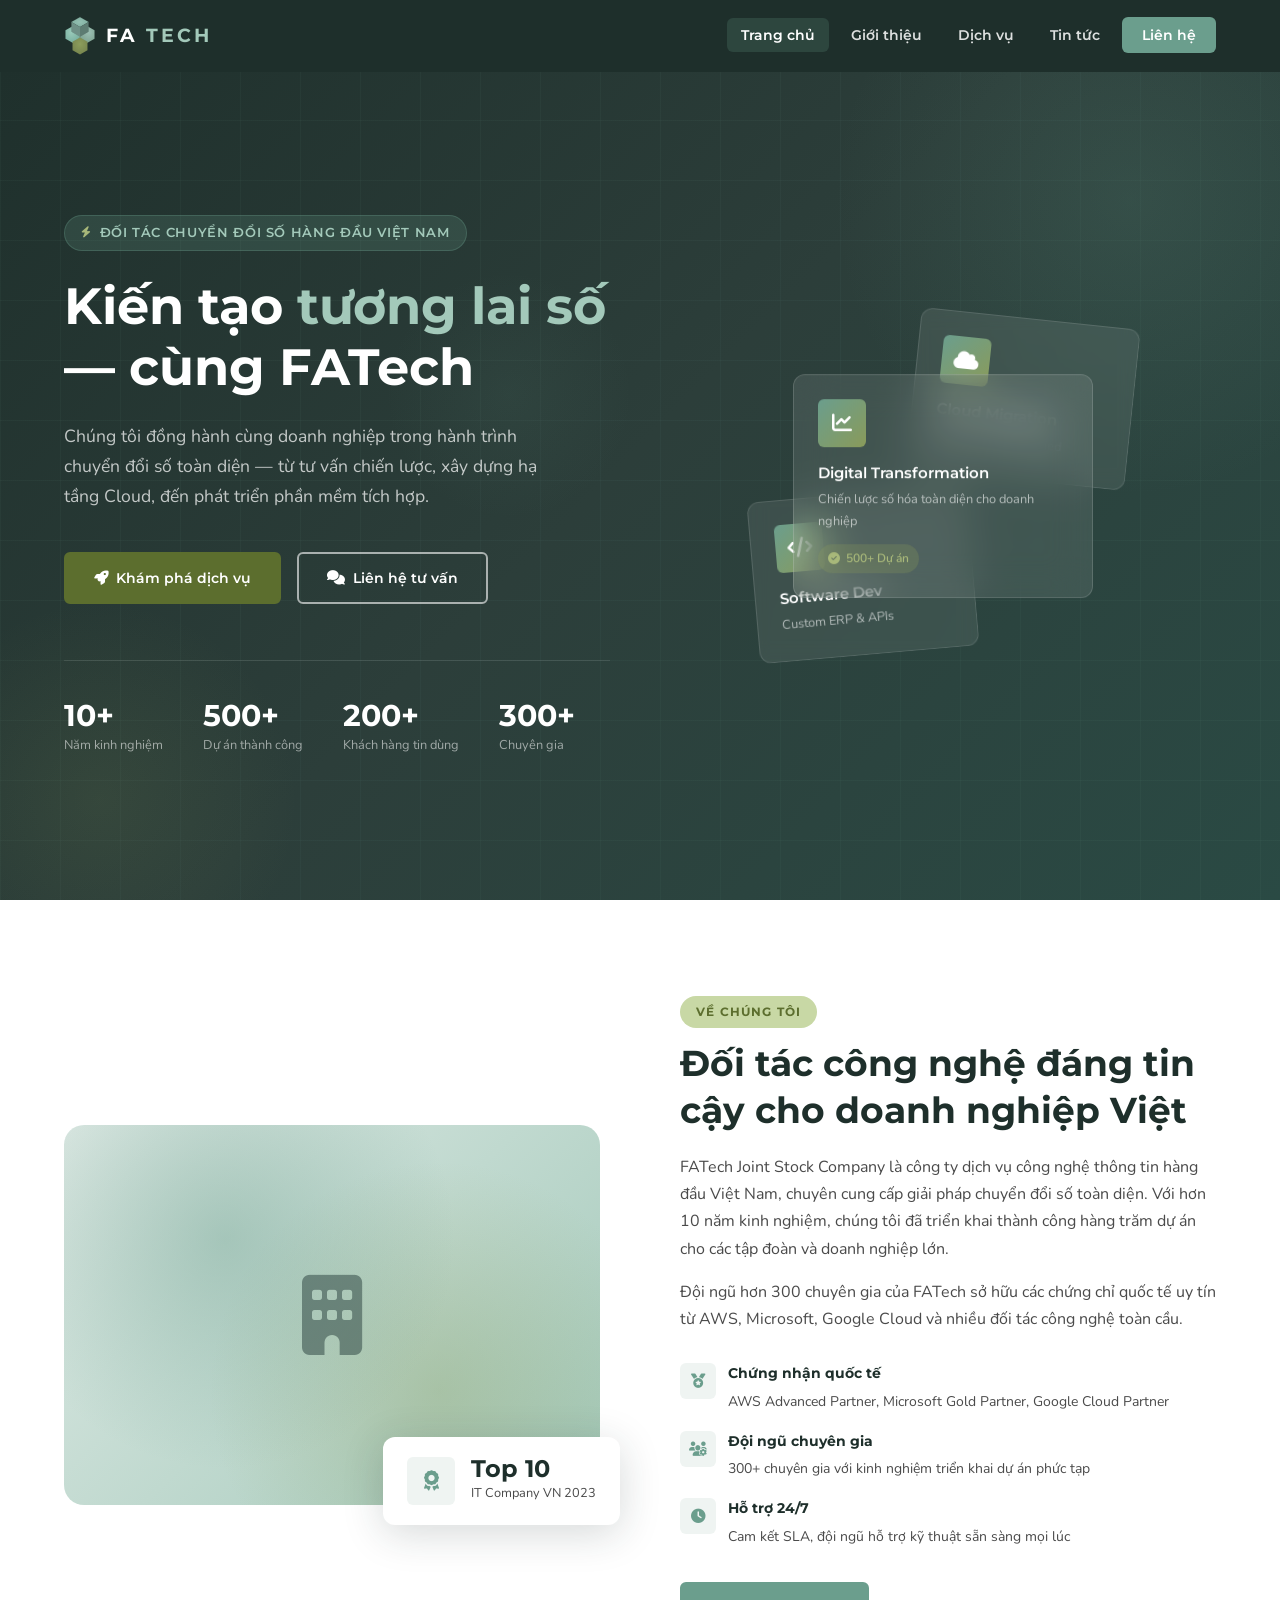
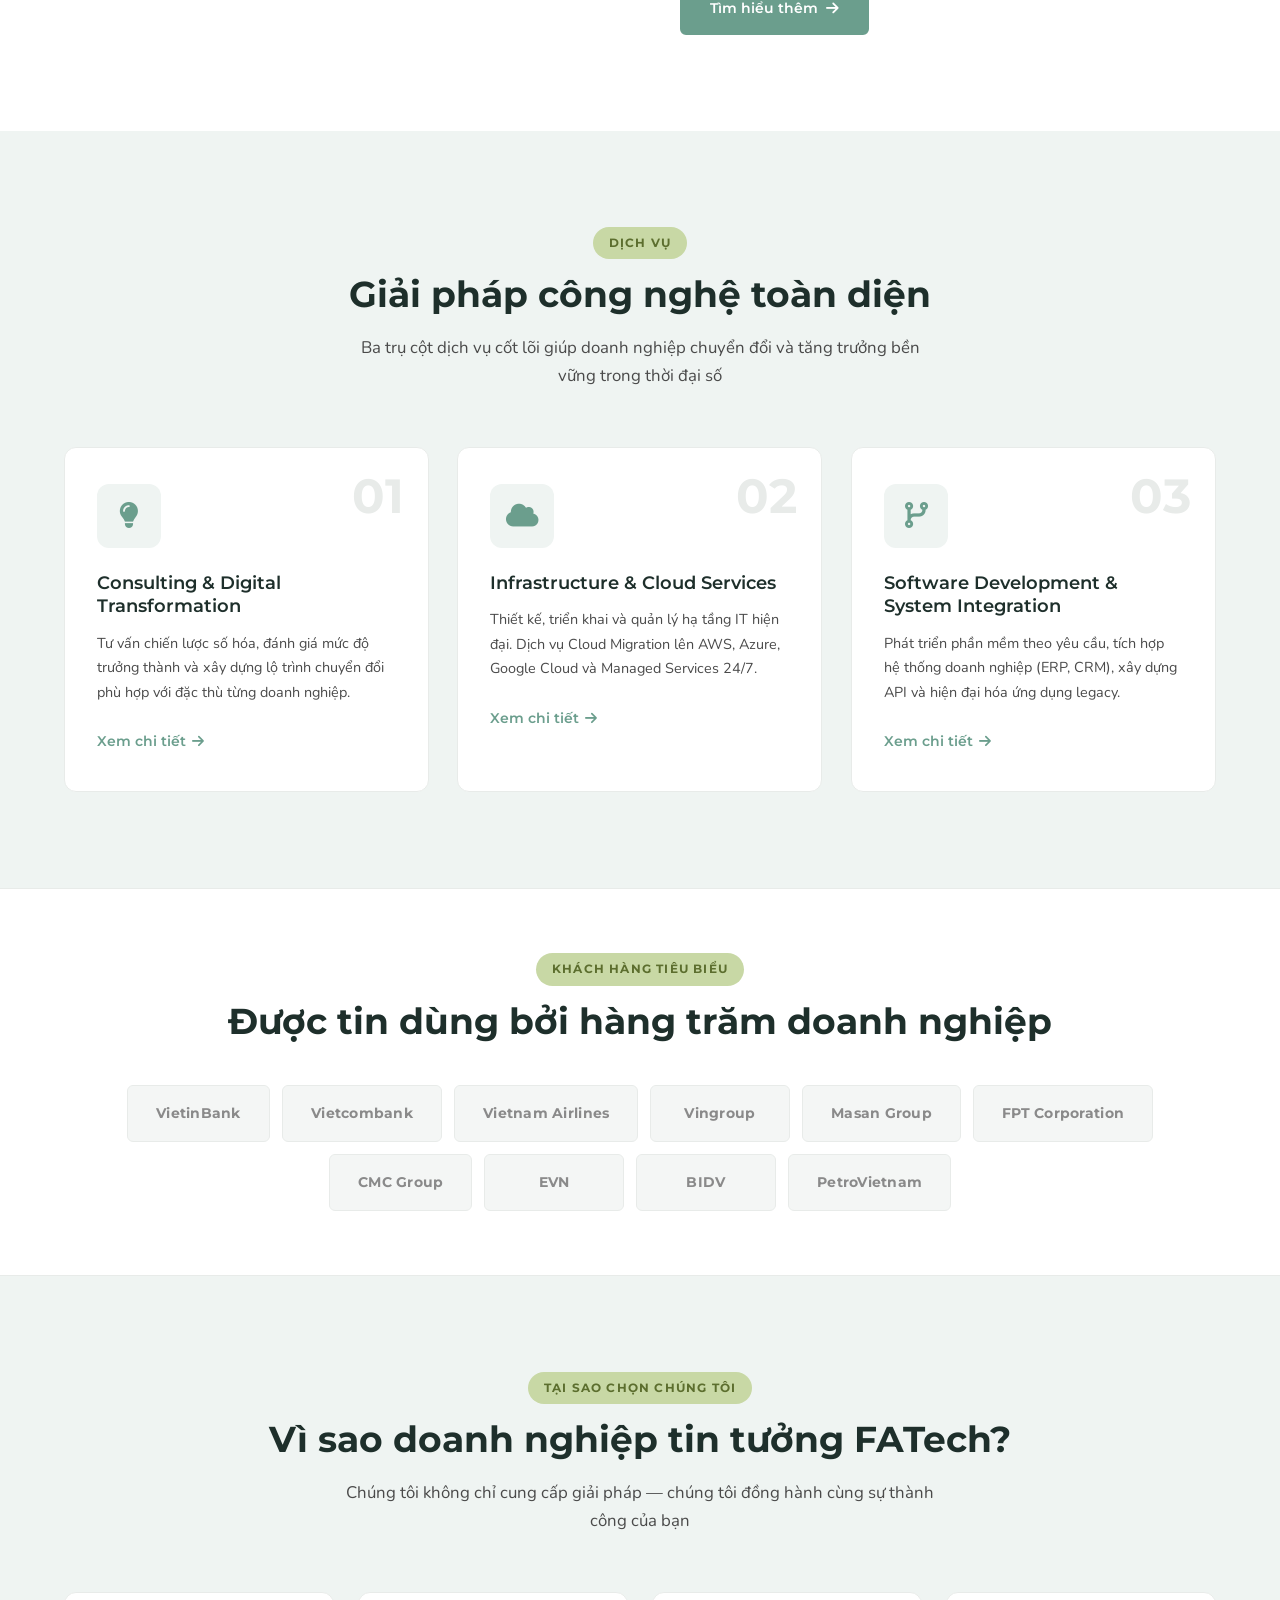
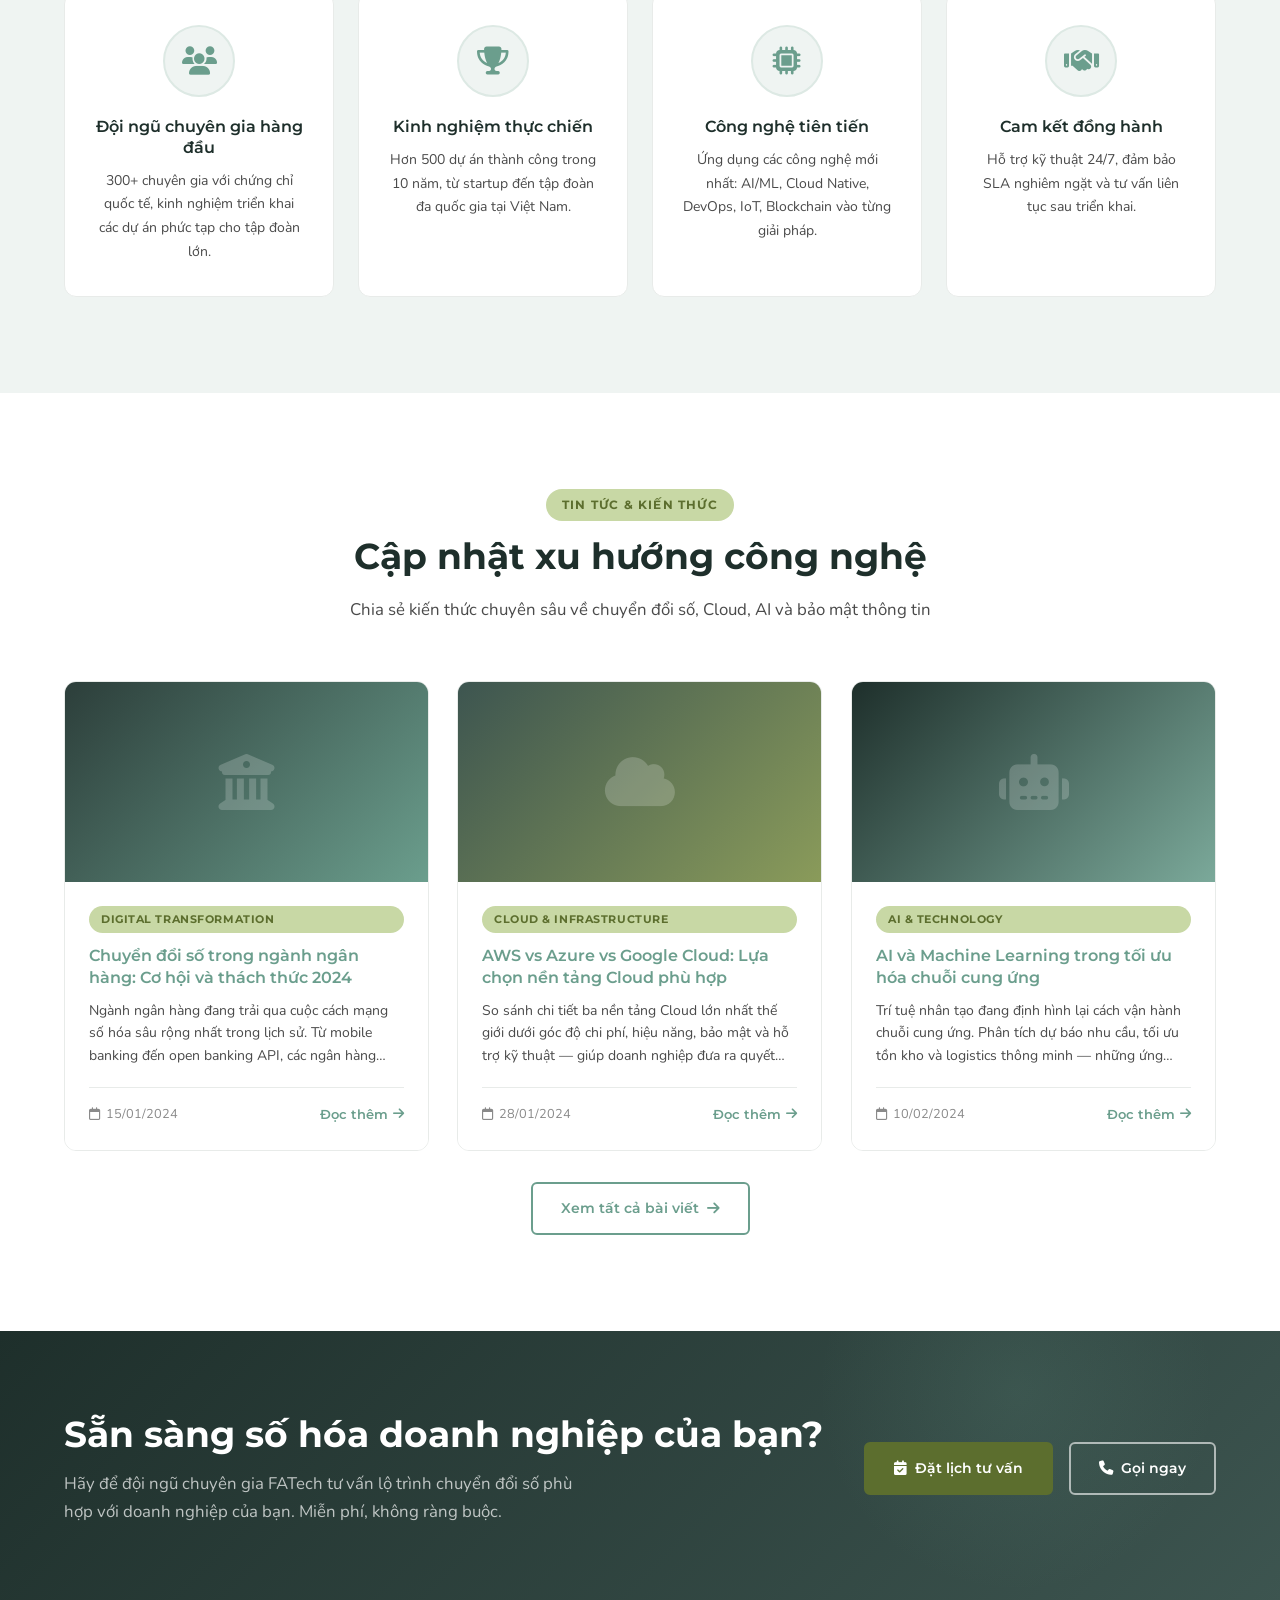
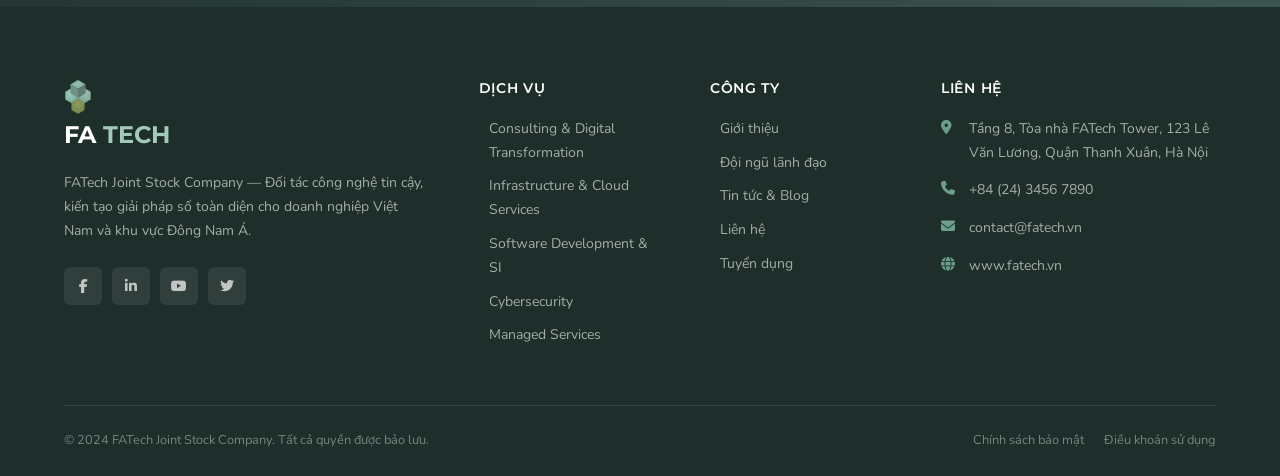
==== commit 730b775e: "feat: add SVG logo icon + update navbar to FA TECH branding - Create logo-icon.svg: 4-shape cluster " ====
--- a/index.html
+++ b/index.html
@@ -19,8 +19,8 @@
 <nav class="navbar" id="navbar" role="navigation" aria-label="Main navigation">
   <div class="container">
     <a href="index.html" class="navbar-logo" aria-label="FATech - Trang chủ">
-      <img src="assets/images/logo.png" alt="FATech Logo" class="logo-img" onerror="this.style.display='none'">
-      <span class="logo-text-brand">FA<span>Tech</span></span>
+      <img src="assets/images/logo-icon.svg" alt="FATech Logo" class="logo-img">
+      <span class="logo-text-brand">FA <span class="tech-part">TECH</span></span>
     </a>
     <nav class="navbar-menu" id="navbarMenu">
       <ul class="navbar-nav">
@@ -345,8 +345,8 @@
     <div class="footer-grid">
       <div class="footer-col footer-about">
         <div class="footer-logo-wrap">
-          <img src="assets/images/logo.png" alt="FATech Logo" class="footer-logo-img" onerror="this.style.display='none'">
-          <span class="footer-logo-text">FA<span style="color:var(--primary-300)">Tech</span></span>
+          <img src="assets/images/logo-icon.svg" alt="FATech Logo" class="footer-logo-img">
+          <span class="footer-logo-text">FA <span style="color:var(--primary-300)">TECH</span></span>
         </div>
         <p class="footer-about-text">FATech Joint Stock Company — Đối tác công nghệ tin cậy, kiến tạo giải pháp số toàn diện cho doanh nghiệp Việt Nam và khu vực Đông Nam Á.</p>
         <div class="social-links">
--- a/css/style.css
+++ b/css/style.css
@@ -241,18 +241,21 @@
 .navbar-logo .logo-img {
   height: 40px;
   width: auto;
+  flex-shrink: 0;
 }
 
 .logo-text-brand {
   font-family: var(--font-heading);
-  font-size: 1.5rem;
+  font-size: 1.2rem;
   font-weight: 700;
   color: var(--white);
-  letter-spacing: -0.02em;
-}
-
-.logo-text-brand span {
-  color: var(--primary-500);
+  letter-spacing: 0.16em;
+  text-transform: uppercase;
+  line-height: 1;
+}
+
+.logo-text-brand .tech-part {
+  color: var(--primary-300);
 }
 
 .navbar-nav {
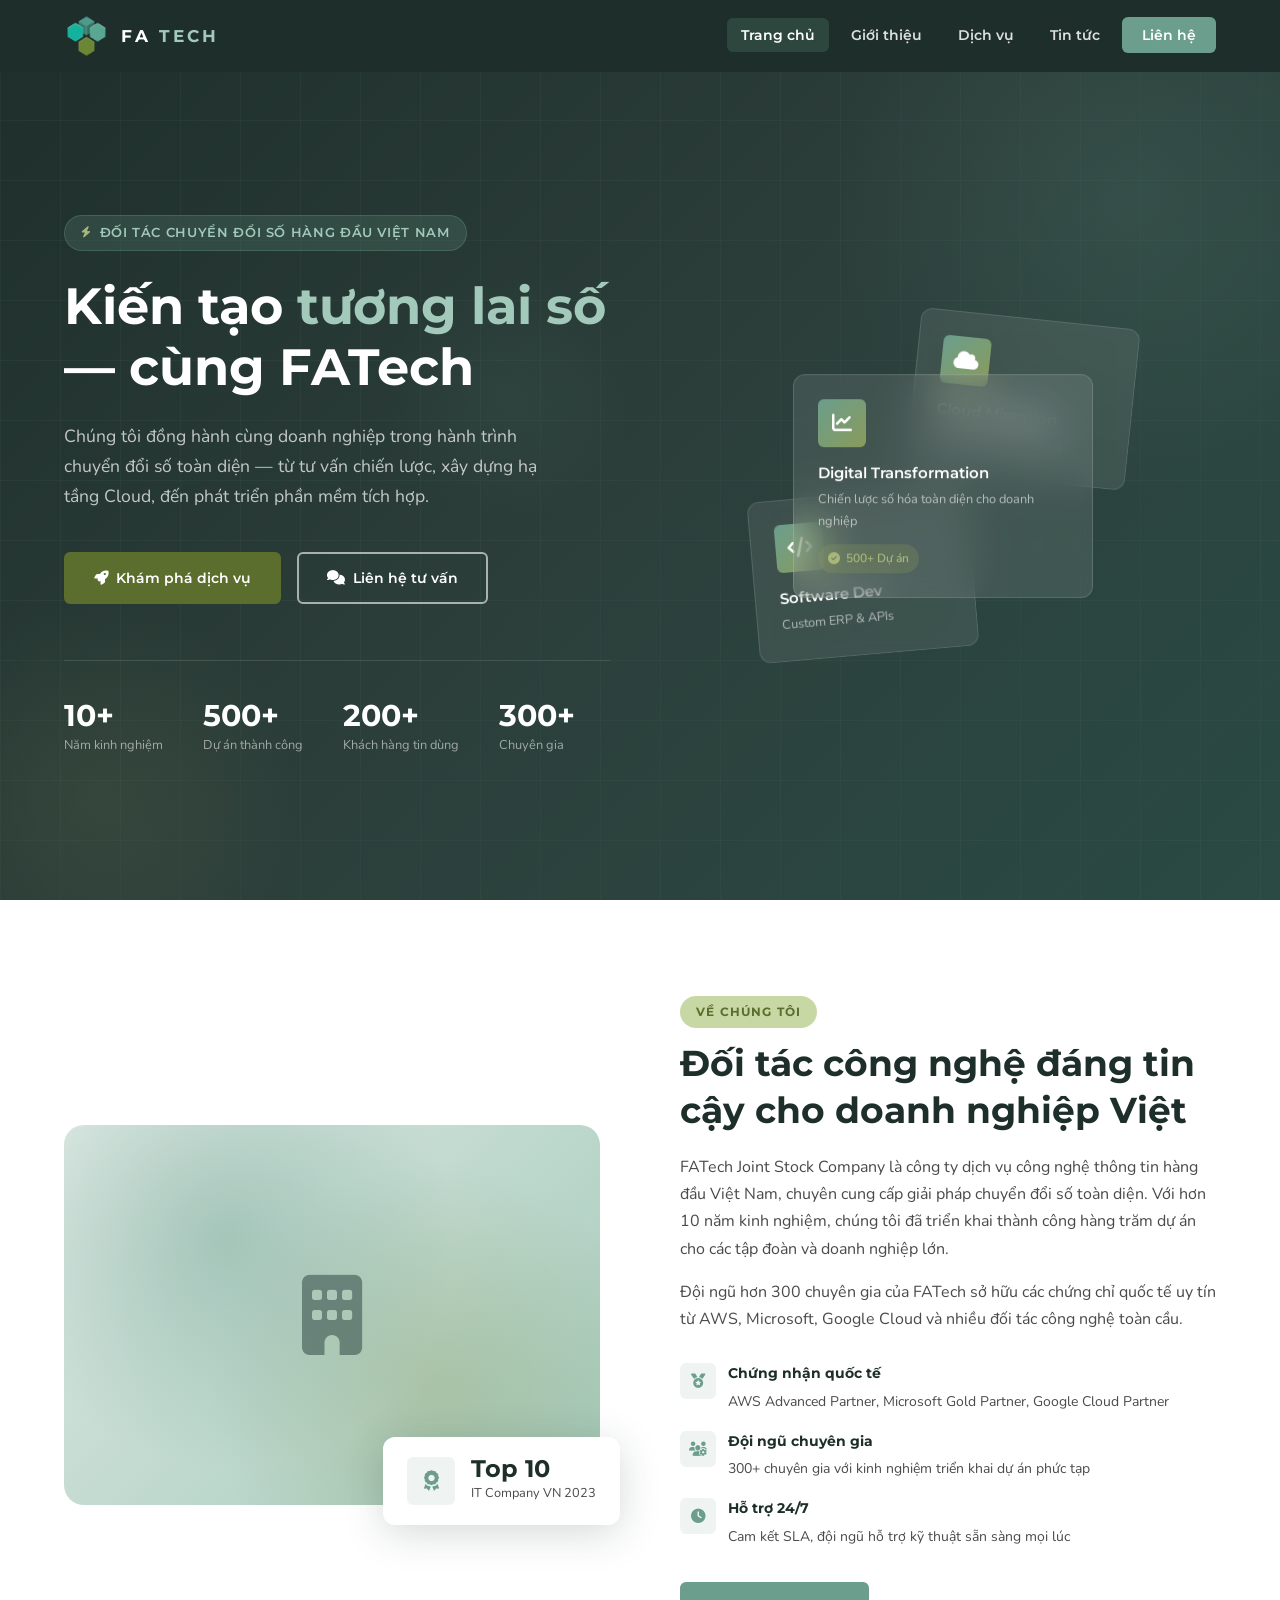
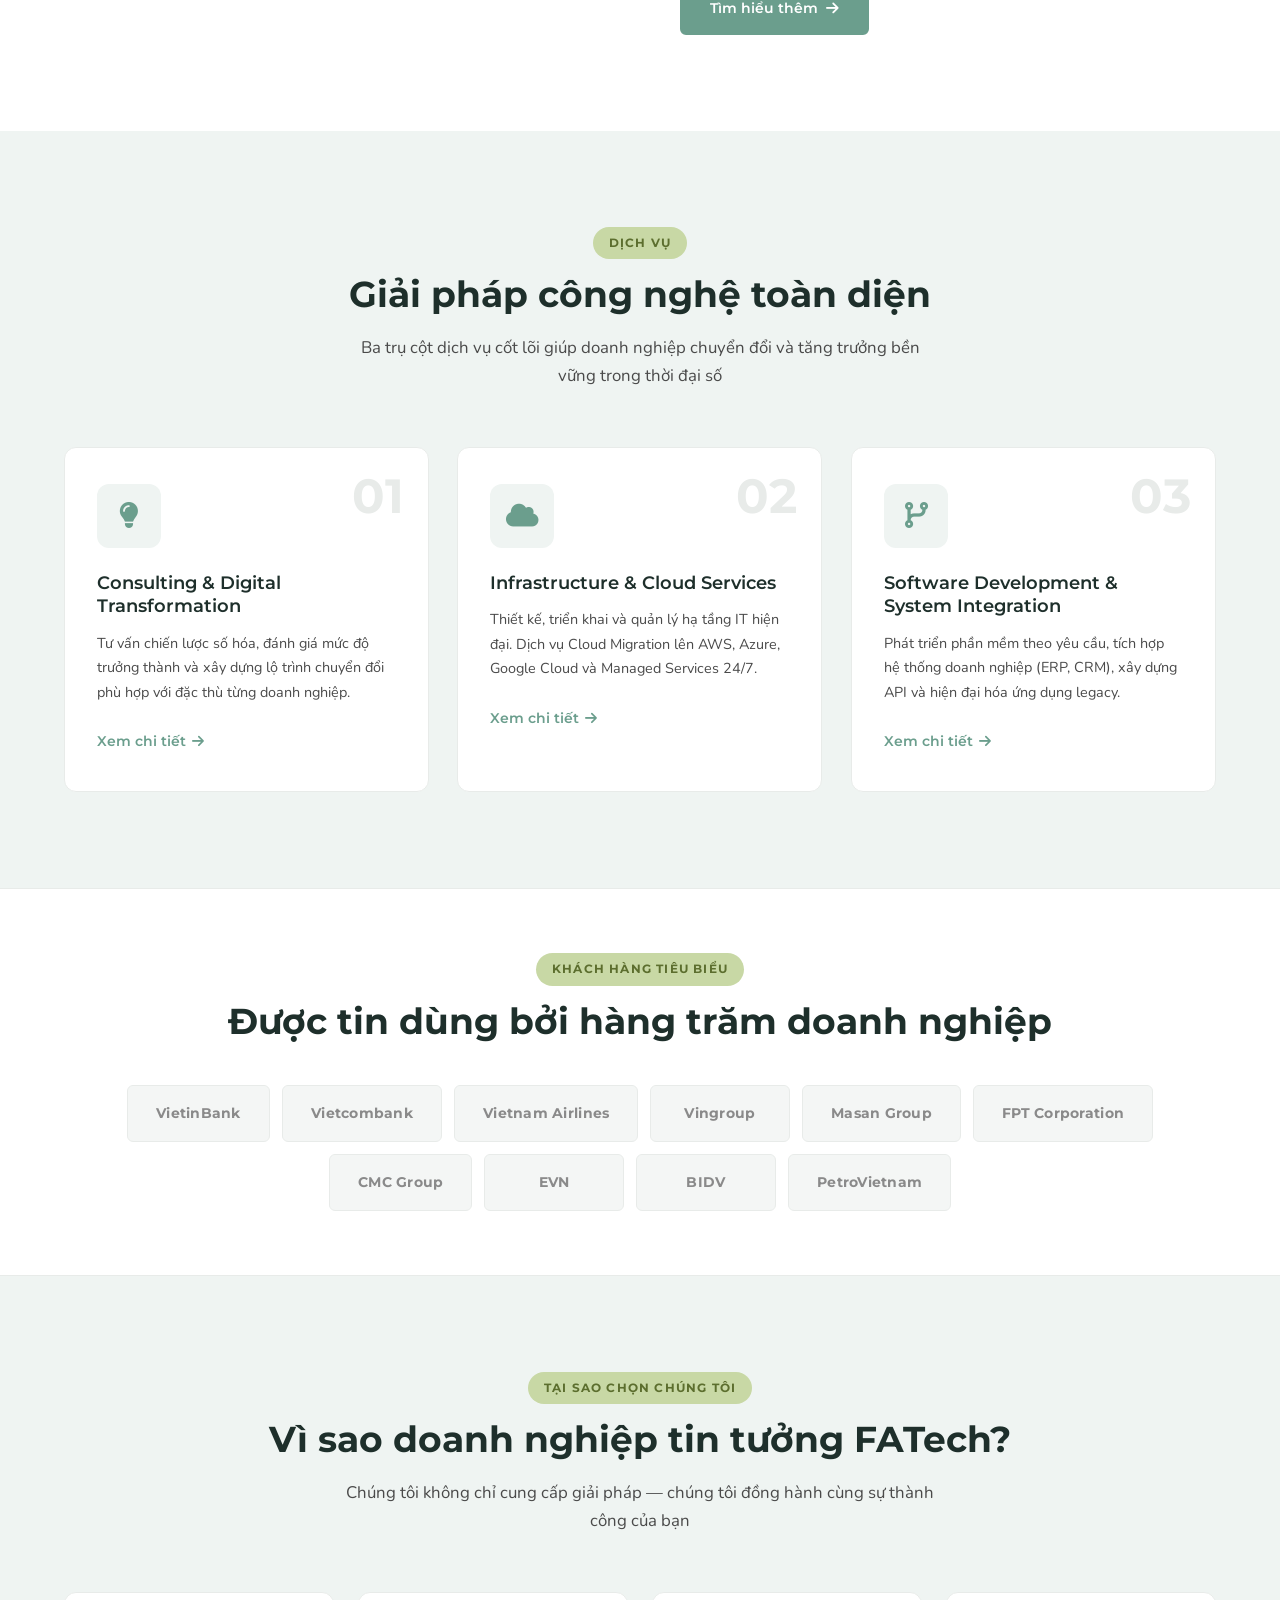
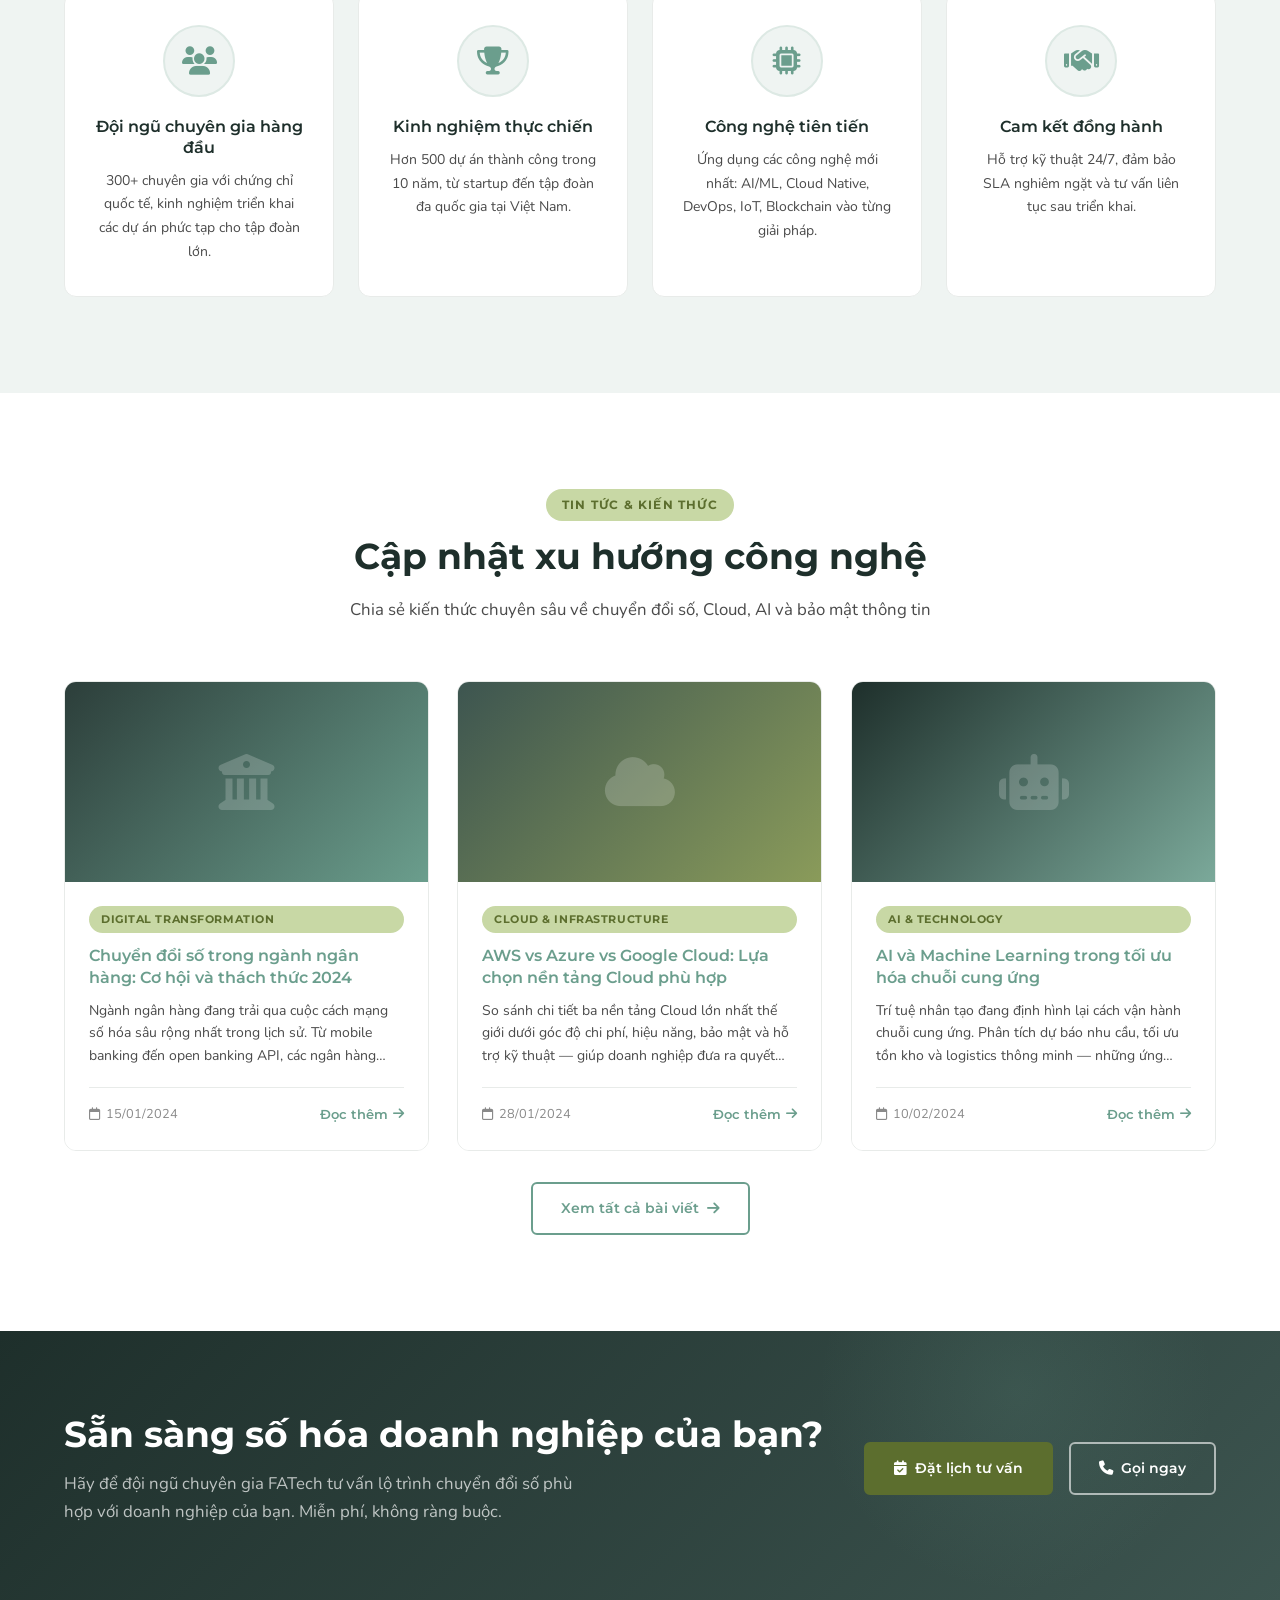
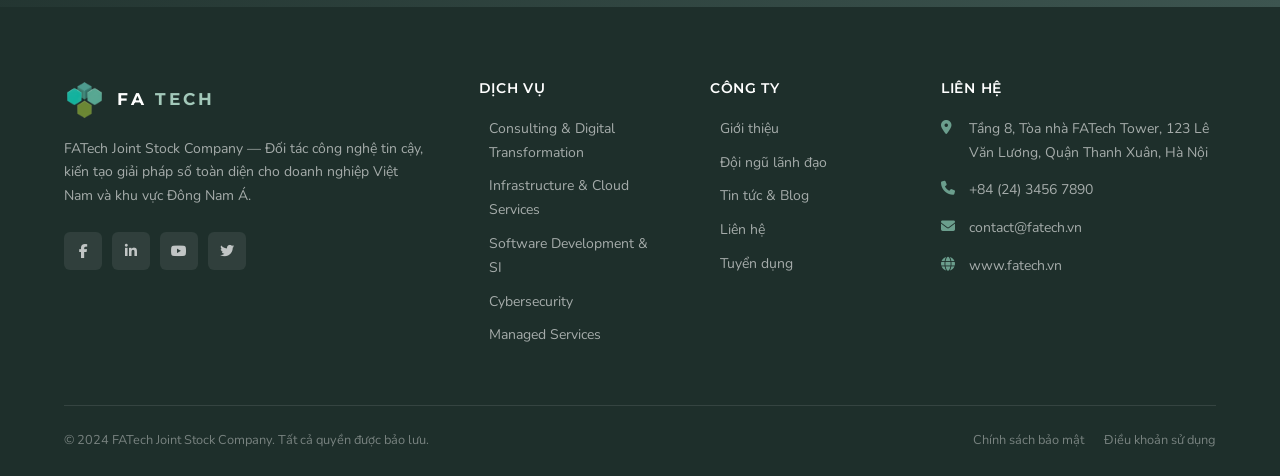
==== commit 0736788c: "feat: replace SVG with actual FATech PNG logo, adjust sizing - Add real Fatech_png.png (816x834 RGBA" ====
--- a/index.html
+++ b/index.html
@@ -19,7 +19,7 @@
 <nav class="navbar" id="navbar" role="navigation" aria-label="Main navigation">
   <div class="container">
     <a href="index.html" class="navbar-logo" aria-label="FATech - Trang chủ">
-      <img src="assets/images/logo-icon.svg" alt="FATech Logo" class="logo-img">
+      <img src="assets/images/logo.png" alt="FATech Logo" class="logo-img">
       <span class="logo-text-brand">FA <span class="tech-part">TECH</span></span>
     </a>
     <nav class="navbar-menu" id="navbarMenu">
@@ -345,7 +345,7 @@
     <div class="footer-grid">
       <div class="footer-col footer-about">
         <div class="footer-logo-wrap">
-          <img src="assets/images/logo-icon.svg" alt="FATech Logo" class="footer-logo-img">
+          <img src="assets/images/logo.png" alt="FATech Logo" class="footer-logo-img">
           <span class="footer-logo-text">FA <span style="color:var(--primary-300)">TECH</span></span>
         </div>
         <p class="footer-about-text">FATech Joint Stock Company — Đối tác công nghệ tin cậy, kiến tạo giải pháp số toàn diện cho doanh nghiệp Việt Nam và khu vực Đông Nam Á.</p>
--- a/css/style.css
+++ b/css/style.css
@@ -234,22 +234,24 @@
 .navbar-logo {
   display: flex;
   align-items: center;
-  gap: 10px;
+  gap: 12px;
   text-decoration: none;
 }
 
 .navbar-logo .logo-img {
-  height: 40px;
+  height: 46px;
   width: auto;
   flex-shrink: 0;
+  object-fit: contain;
+  display: block;
 }
 
 .logo-text-brand {
   font-family: var(--font-heading);
-  font-size: 1.2rem;
+  font-size: 1.05rem;
   font-weight: 700;
   color: var(--white);
-  letter-spacing: 0.16em;
+  letter-spacing: 0.18em;
   text-transform: uppercase;
   line-height: 1;
 }
@@ -1168,19 +1170,26 @@
 }
 
 .footer-logo-wrap {
+  display: flex;
+  align-items: center;
+  gap: 12px;
   margin-bottom: 16px;
 }
 
 .footer-logo-text {
   font-family: var(--font-heading);
-  font-size: 1.5rem;
+  font-size: 1.05rem;
   font-weight: 700;
   color: var(--white);
+  letter-spacing: 0.18em;
+  text-transform: uppercase;
 }
 
 .footer-logo-img {
-  height: 36px;
+  height: 42px;
   width: auto;
+  object-fit: contain;
+  display: block;
 }
 
 .footer-about-text {
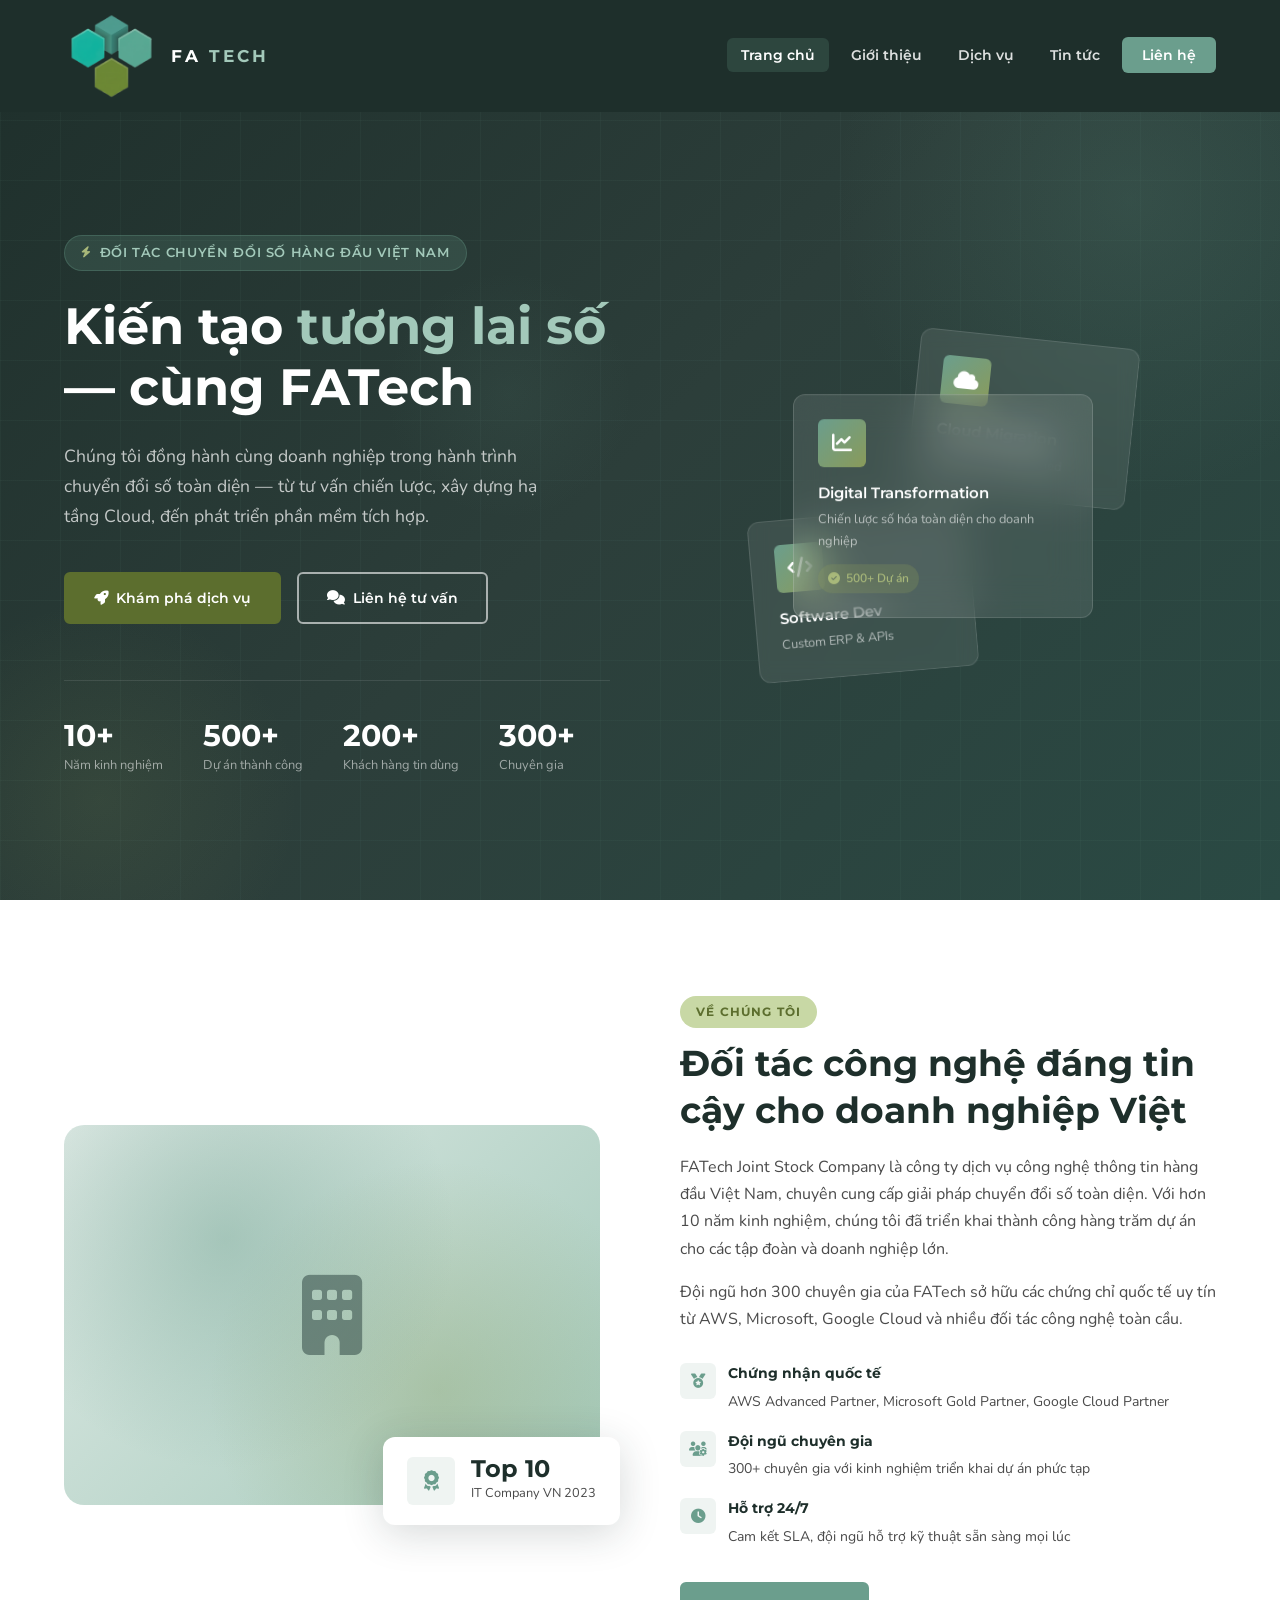
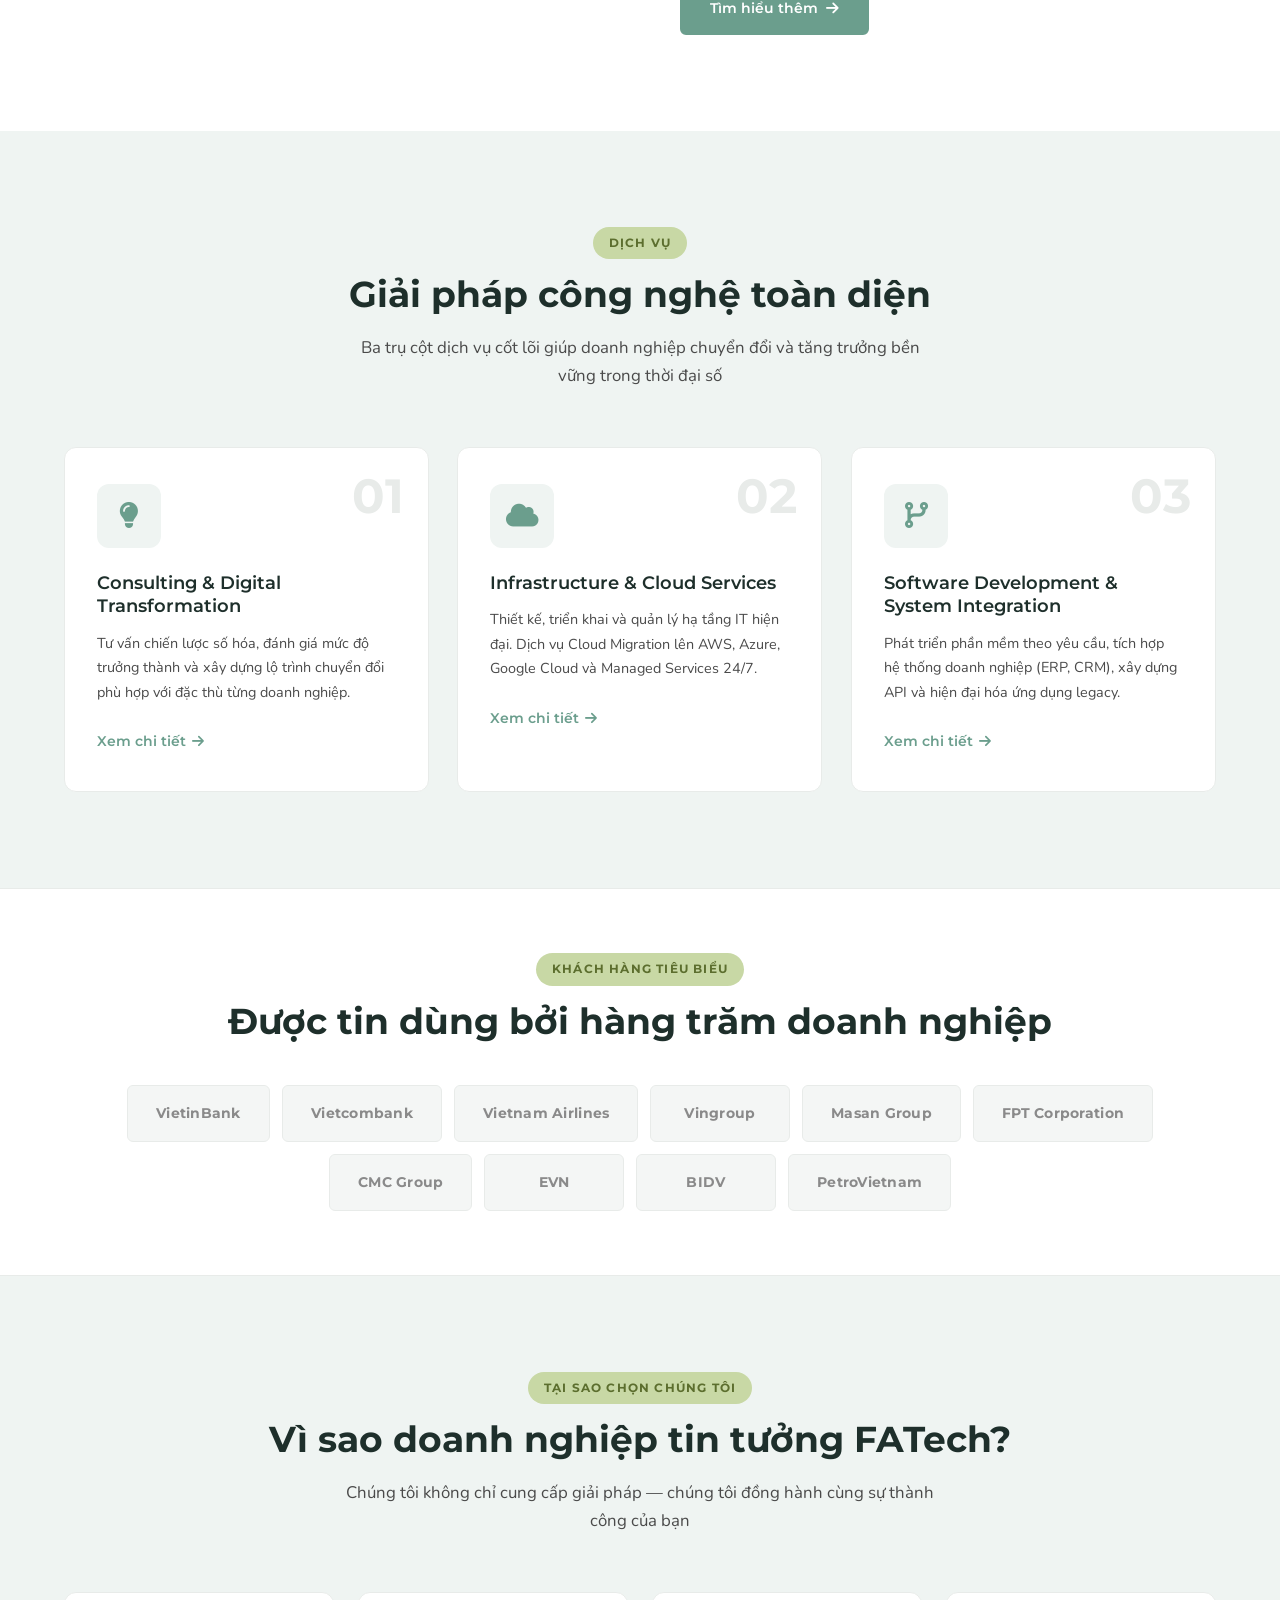
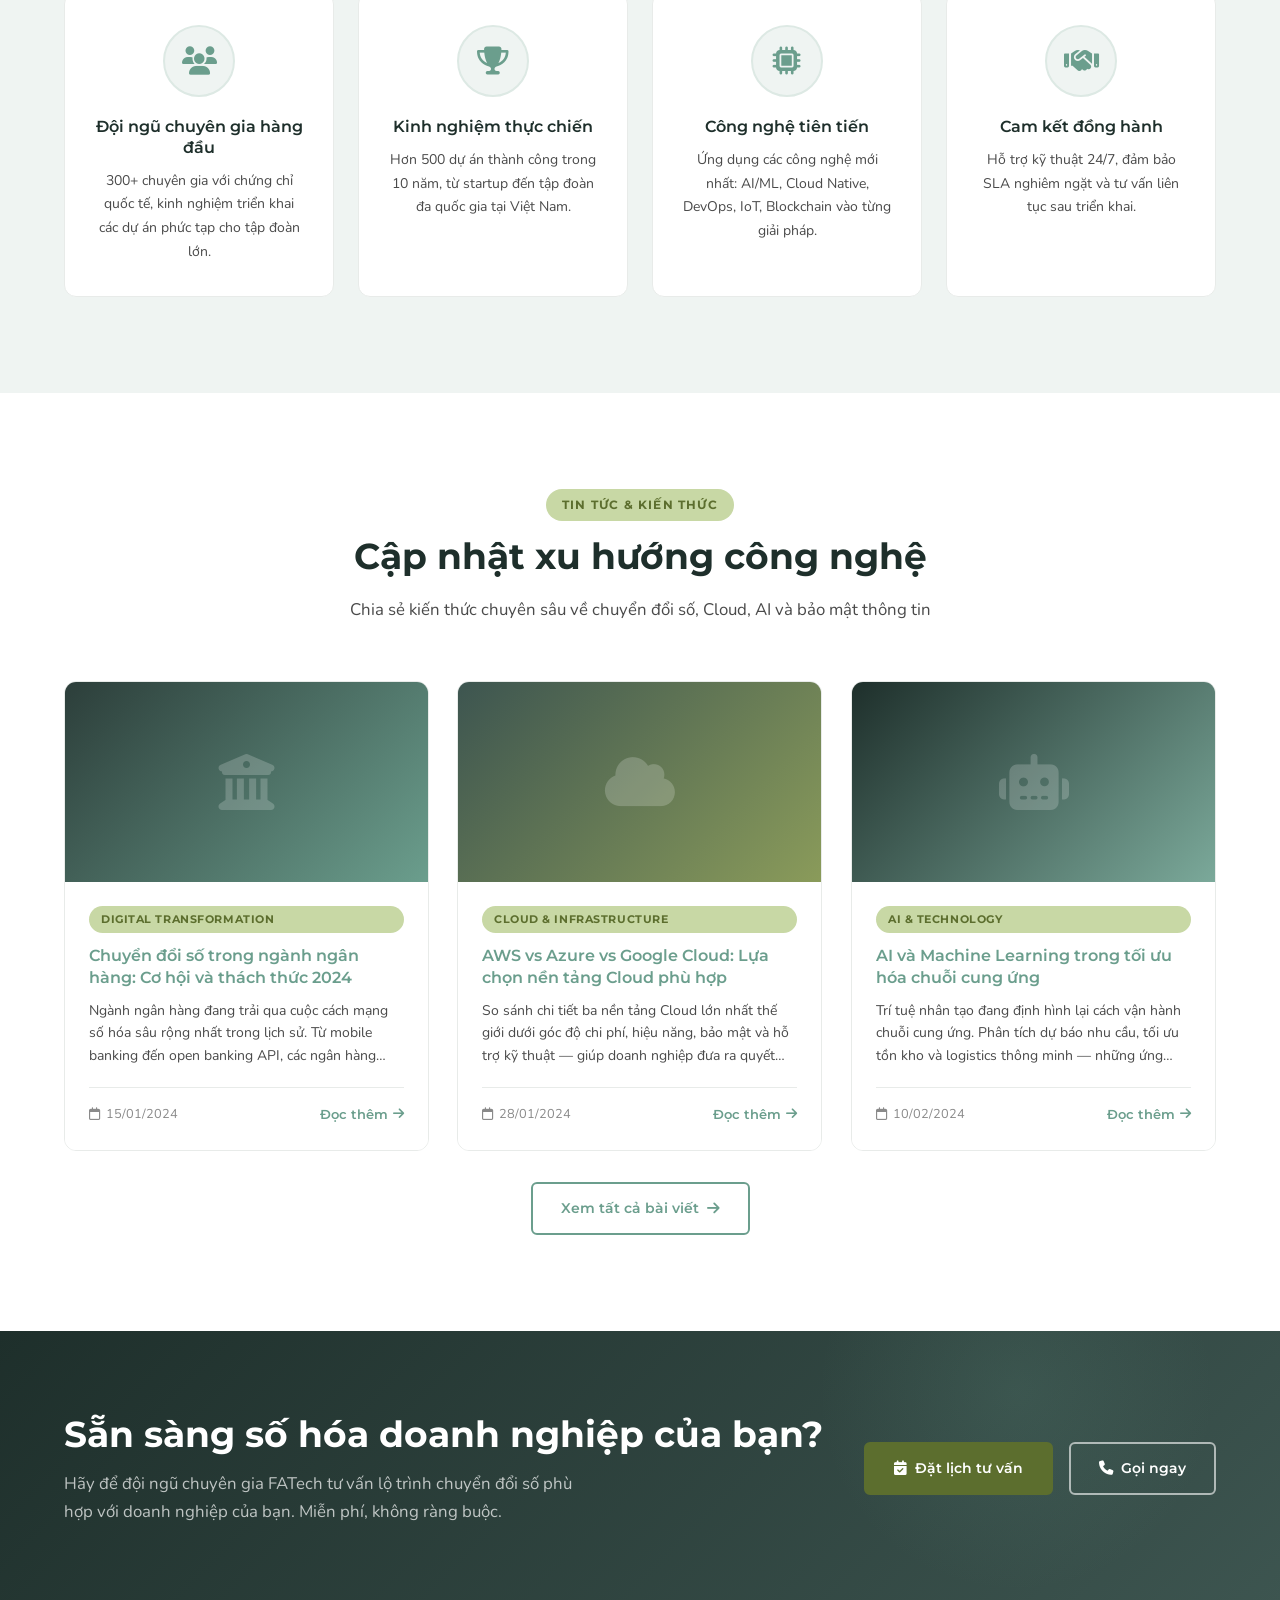
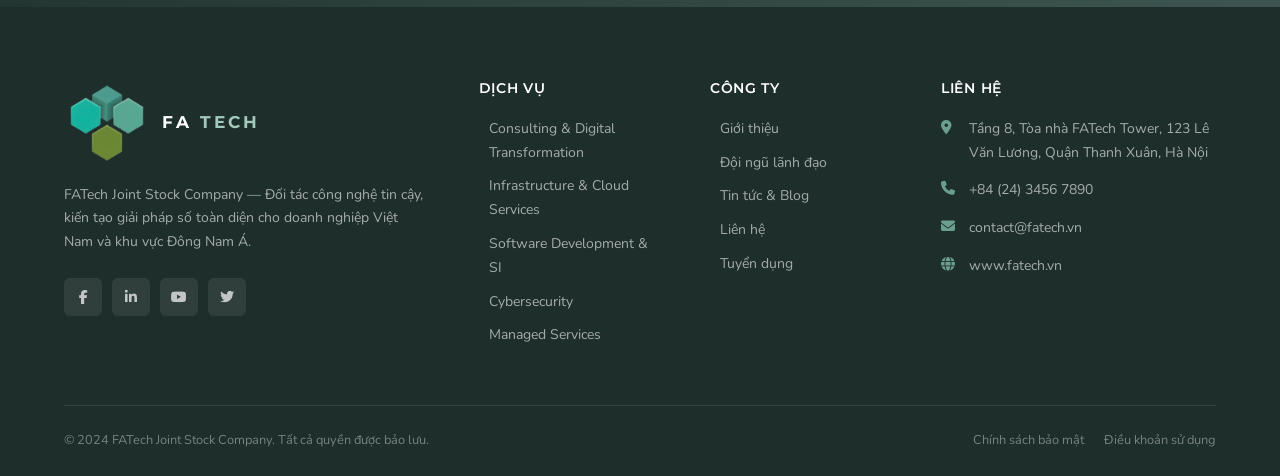
==== commit 6db2d66b: "fix: add ?v=8 cache-busting to CSS links — force browser reload latest styles" ====
--- a/index.html
+++ b/index.html
@@ -9,9 +9,9 @@
   <link rel="preconnect" href="https://fonts.gstatic.com" crossorigin>
   <link href="https://fonts.googleapis.com/css2?family=Montserrat:wght@600;700&family=Nunito:wght@400;600;700&display=swap" rel="stylesheet">
   <link rel="stylesheet" href="https://cdnjs.cloudflare.com/ajax/libs/font-awesome/6.4.2/css/all.min.css">
-  <link rel="stylesheet" href="css/style.css">
-  <link rel="stylesheet" href="css/animations.css">
-  <link rel="stylesheet" href="css/responsive.css">
+  <link rel="stylesheet" href="css/style.css?v=8">
+  <link rel="stylesheet" href="css/animations.css?v=8">
+  <link rel="stylesheet" href="css/responsive.css?v=8">
 </head>
 <body>
 
--- a/css/style.css
+++ b/css/style.css
@@ -228,7 +228,7 @@
   display: flex;
   align-items: center;
   justify-content: space-between;
-  height: 72px;
+  height: 112px;
 }
 
 .navbar-logo {
@@ -239,7 +239,7 @@
 }
 
 .navbar-logo .logo-img {
-  height: 46px;
+  height: 97px;
   width: auto;
   flex-shrink: 0;
   object-fit: contain;
@@ -403,7 +403,7 @@
   align-items: center;
   position: relative;
   overflow: hidden;
-  padding-top: 72px;
+  padding-top: 112px;
 }
 
 .hero-bg-pattern {
@@ -458,7 +458,7 @@
   grid-template-columns: 1fr 1fr;
   gap: 60px;
   align-items: center;
-  min-height: calc(100vh - 72px);
+  min-height: calc(100vh - 112px);
   padding-top: 60px;
   padding-bottom: 60px;
 }
@@ -1186,7 +1186,7 @@
 }
 
 .footer-logo-img {
-  height: 42px;
+  height: 88px;
   width: auto;
   object-fit: contain;
   display: block;
--- a/css/responsive.css
+++ b/css/responsive.css
@@ -46,7 +46,7 @@
     grid-template-columns: 1fr;
     text-align: center;
     gap: 40px;
-    min-height: auto;
+    min-height: 0;
     padding-top: 80px;
     padding-bottom: 80px;
   }
@@ -224,7 +224,7 @@
 
   .navbar-menu {
     position: fixed;
-    top: 72px;
+    top: 84px;
     left: 0;
     right: 0;
     background: var(--primary-900);
